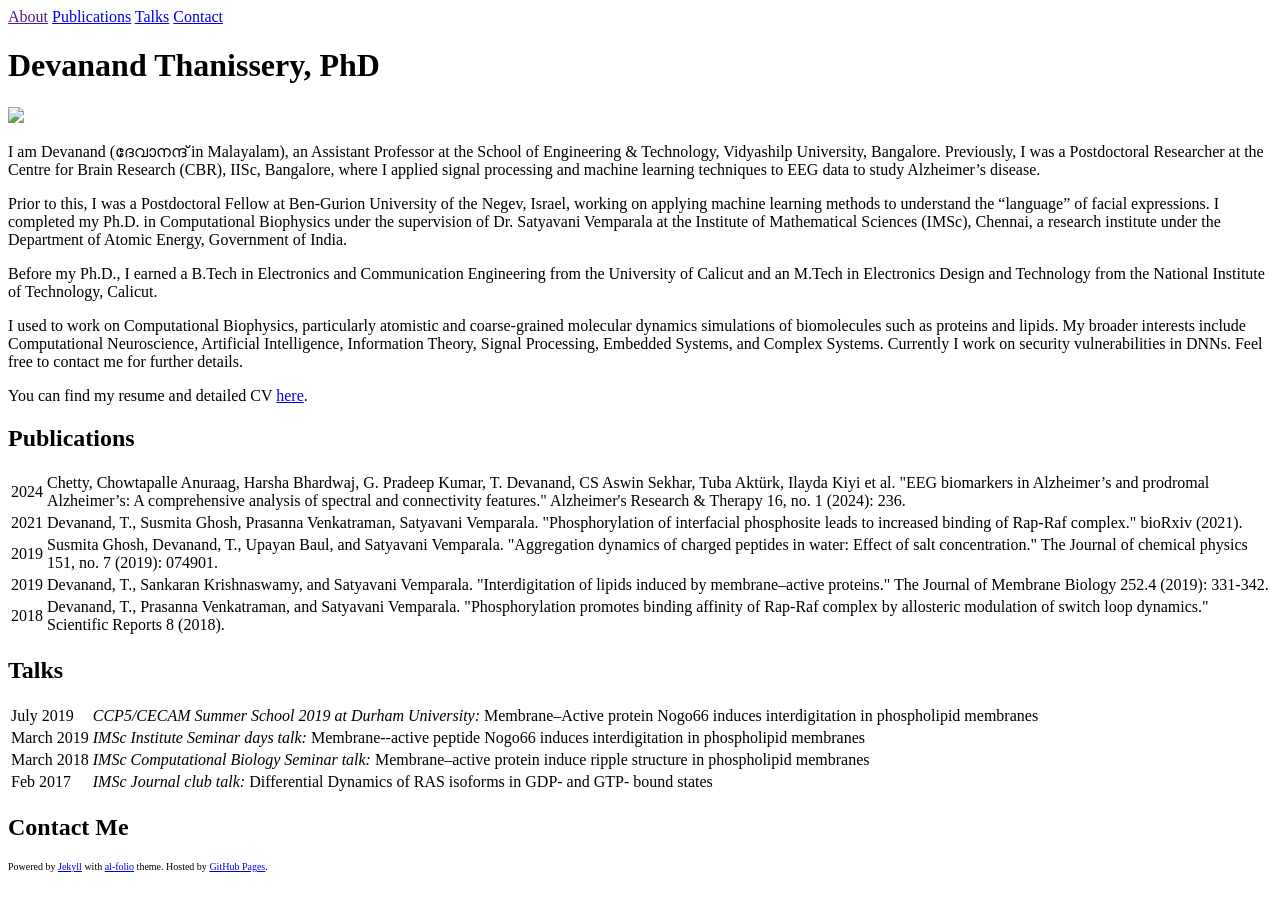
==== index.html @ 27a4345e "Update index.html" ====
<!DOCTYPE html>
<html>

  <head>
  <meta charset="utf-8">
  <meta name="viewport" content="width=device-width initial-scale=1" />
  <meta http-equiv="X-UA-Compatible" content="IE=edge">

  <title>Devanand Thanissery</title>
  <meta name="description" content="">

  <link rel="shortcut icon" href="assets/img/favicon.ico">
   <link rel="stylesheet" href="assets/css/main.css">
    <link rel="stylesheet" href="assets/css/style.css">

   <link rel="stylesheet" href="assets/css/other-main.css">
  <link rel="canonical" href="">
</head>


  <body>


    <header class="site-header">

  <div class="wrapper">

    

    <nav class="site-nav">

      <div class="trigger">
        <!-- About -->
        <a class="page-link" href="">About</a>
        
        <a class="page-link" href="#publications">Publications</a>

        <a class="page-link" href="#talks">Talks</a>

        <a class="page-link" href="#social">Contact</a>


      </div>
    </nav>

  </div>

</header>



    <div class="page-content">
      <div class="wrapper">
        <div class="post">

  <header class="post-header">
    <h1 class="post-title"><strong>Devanand Thanissery, PhD</strong></h1>
    <h5 class="post-description"></h5>
  </header>

  <article class="post-content <strong>Devanand Thanissery, PhD</strong> clearfix">
    
  <div class="profile col one right">
    
      <img class="one" src="assets/img/prof_pic.png">
    
    
  </div>


<p>
  I am Devanand (<span lang="ml">ദേവാനന്ദ്</span> in Malayalam), an
  Assistant Professor at the School of Engineering & Technology, Vidyashilp University, Bangalore.
  Previously, I was a Postdoctoral Researcher at the Centre for Brain Research (CBR), IISc, Bangalore,
  where I applied signal processing and machine learning techniques to EEG data
  to study Alzheimer’s disease.
</p>

<p>
  Prior to this, I was a Postdoctoral Fellow at Ben-Gurion University of the Negev, Israel,
  working on applying machine learning methods to understand the “language” of facial expressions.
  I completed my Ph.D. in Computational Biophysics under the supervision of
  Dr. Satyavani Vemparala at the Institute of Mathematical Sciences (IMSc), Chennai,
  a research institute under the Department of Atomic Energy, Government of India.
</p>

<p>
  Before my Ph.D., I earned a B.Tech in Electronics and Communication Engineering
  from the University of Calicut and an M.Tech in Electronics Design and Technology
  from the National Institute of Technology, Calicut.
</p>

<p>
  I used to work on Computational Biophysics, particularly atomistic and coarse-grained
  molecular dynamics simulations of biomolecules such as proteins and lipids. My broader interests include
  Computational Neuroscience, Artificial Intelligence, Information Theory, Signal Processing,
  Embedded Systems, and Complex Systems. Currently I work on security vulnerabilities in DNNs. Feel free to contact me for further details.
</p>

<p>
  You can find my resume and detailed CV
  <a href="https://drive.google.com/file/d/1Qir6ti0oYHTjxaogxOKe9t8qSvHqt68T/view?usp=sharing">here</a>.
</p>



  </article>


  
    <div class="news" id="publications">
  <h2>Publications</h2>


<!--        <p></p>
    <h4>Seminar Talks</h4>
        <p></p> -->

    <table>

              <tr>
        <td class="date">2024</td>
        <td class="announcement">

            Chetty, Chowtapalle Anuraag, Harsha Bhardwaj, G. Pradeep Kumar, T. Devanand, CS Aswin Sekhar, Tuba Aktürk, Ilayda Kiyi et al. "EEG biomarkers in Alzheimer’s and prodromal Alzheimer’s: A comprehensive analysis of spectral and connectivity features." Alzheimer's Research & Therapy 16, no. 1 (2024): 236.

        </td>
      </tr>

        <tr>
        <td class="date">2021</td>
        <td class="announcement">

            Devanand, T., Susmita Ghosh, Prasanna Venkatraman, Satyavani Vemparala. "Phosphorylation of interfacial phosphosite leads to increased binding of Rap-Raf complex." bioRxiv (2021).


        </td>
      </tr>

        <tr>
        <td class="date">2019</td>
        <td class="announcement">

            Susmita Ghosh, Devanand, T., Upayan Baul, and Satyavani Vemparala. "Aggregation dynamics of charged peptides in water: Effect of salt concentration." The Journal of chemical physics 151, no. 7 (2019): 074901.


        </td>
      </tr>

        <tr>
        <td class="date">2019</td>
        <td class="announcement">

            Devanand, T., Sankaran Krishnaswamy, and Satyavani Vemparala. "Interdigitation of lipids induced by membrane–active proteins." The Journal of Membrane Biology 252.4 (2019): 331-342.


        </td>
      </tr>

        <tr>
        <td class="date">2018</td>
        <td class="announcement">

            Devanand, T., Prasanna Venkatraman, and Satyavani Vemparala. "Phosphorylation promotes binding affinity of Rap-Raf complex by allosteric modulation of switch loop dynamics." Scientific Reports 8 (2018).


        </td>
      </tr>

    </table>

    </div>
  
</div>
  

    
    <div class="news" id="talks">
  <h2>Talks</h2>


<!--        <p></p>
    <h4>Seminar Talks</h4>
        <p></p> -->

    <table>

        <tr>
        <td class="date">July 2019</td>
        <td class="announcement">

            <i>CCP5/CECAM Summer School 2019 at Durham University:</i> Membrane–Active protein Nogo66 induces interdigitation in phospholipid membranes


        </td>
      </tr>

        <tr>
        <td class="date">March 2019</td>
        <td class="announcement">

            <i>IMSc Institute Seminar days talk:</i> Membrane--active peptide Nogo66 induces interdigitation in phospholipid membranes


        </td>
      </tr>

        <tr>
        <td class="date">March 2018</td>
        <td class="announcement">

            <i>IMSc Computational Biology Seminar talk:</i> Membrane–active protein induce ripple structure in phospholipid membranes


        </td>
      </tr>

        <tr>
        <td class="date">Feb 2017</td>
        <td class="announcement">

            <i>IMSc Journal club talk:</i> Differential Dynamics of RAS isoforms in GDP- and GTP- bound states


        </td>
      </tr>

    </table>

    </div>
  
</div>

  


  
    <div class="social" id="social">
  <h2>Contact Me</h2>
  <span class="contacticon center">
    <a href="mailto:devanand.t@vidyashilp.edu.in"><i class="fa fa-envelope-square"></i></a>
    <a href="https://scholar.google.co.in/citations?hl=en&user=w0dMQy4AAAAJ&view_op=list_works&sortby=pubdate" target="_blank" title="Google Scholar"><i class="ai ai-google-scholar-square"></i></a>
    <a href="https://github.com/dexterdev" target="_blank" title="GitHub"><i class="fa fa-github-square"></i></a>
    <!--<a href="https://twitter.com/devanand_t" target="_blank" title="Twitter" class="contact-icon"><i class="fa fa-twitter-square"></i></a>-->
  </span>

  <div class="col three caption">
    
  </div>
</div>

  

</div>

      </div>
    </div>

    
  <div class="wrapper" style="font-size: 10px">
    Powered by <a href="http://jekyllrb.com/" target="_blank">Jekyll</a> with <a href="https://github.com/alshedivat/al-folio">al-folio</a> theme. Hosted by <a href="https://pages.github.com/" target="_blank">GitHub Pages</a>.

  </div>


    <!-- Load jQuery -->
<script src="//code.jquery.com/jquery-1.12.4.min.js"></script>

<!-- Load Common JS -->
<script src="assets/js/common.js"></script>


<!-- Load KaTeX -->
<link rel="stylesheet" href="//cdnjs.cloudflare.com/ajax/libs/KaTeX/0.7.1/katex.min.css">
<script src="//cdnjs.cloudflare.com/ajax/libs/KaTeX/0.7.1/katex.min.js"></script>
<script src="assets/js/katex.js"></script>



<!-- Load Anchor JS -->
<script src="//cdnjs.cloudflare.com/ajax/libs/anchor-js/3.2.2/anchor.min.js"></script>
<script>
  anchors.options.visible = 'always';
  anchors.add('article h2, article h3, article h4, article h5, article h6');
</script>


<!-- Include custom icon fonts -->
<link rel="stylesheet" href="assets/css/font-awesome.min.css">
<link rel="stylesheet" href="assets/fonts/additional.css">
<link rel="stylesheet" href="assets/css/academicons.min.css">

<!-- Google Analytics -->
<script>
(function(i,s,o,g,r,a,m){i['GoogleAnalyticsObject']=r;i[r]=i[r]||function(){
(i[r].q=i[r].q||[]).push(arguments)},i[r].l=1*new Date();a=s.createElement(o),
m=s.getElementsByTagName(o)[0];a.async=1;a.src=g;m.parentNode.insertBefore(a,m)
})(window,document,'script','//www.google-analytics.com/analytics.js','ga');

ga('create', 'UA-XXXXXXXX-X', 'auto');
ga('send', 'pageview');
</script>


  </body>

</html>
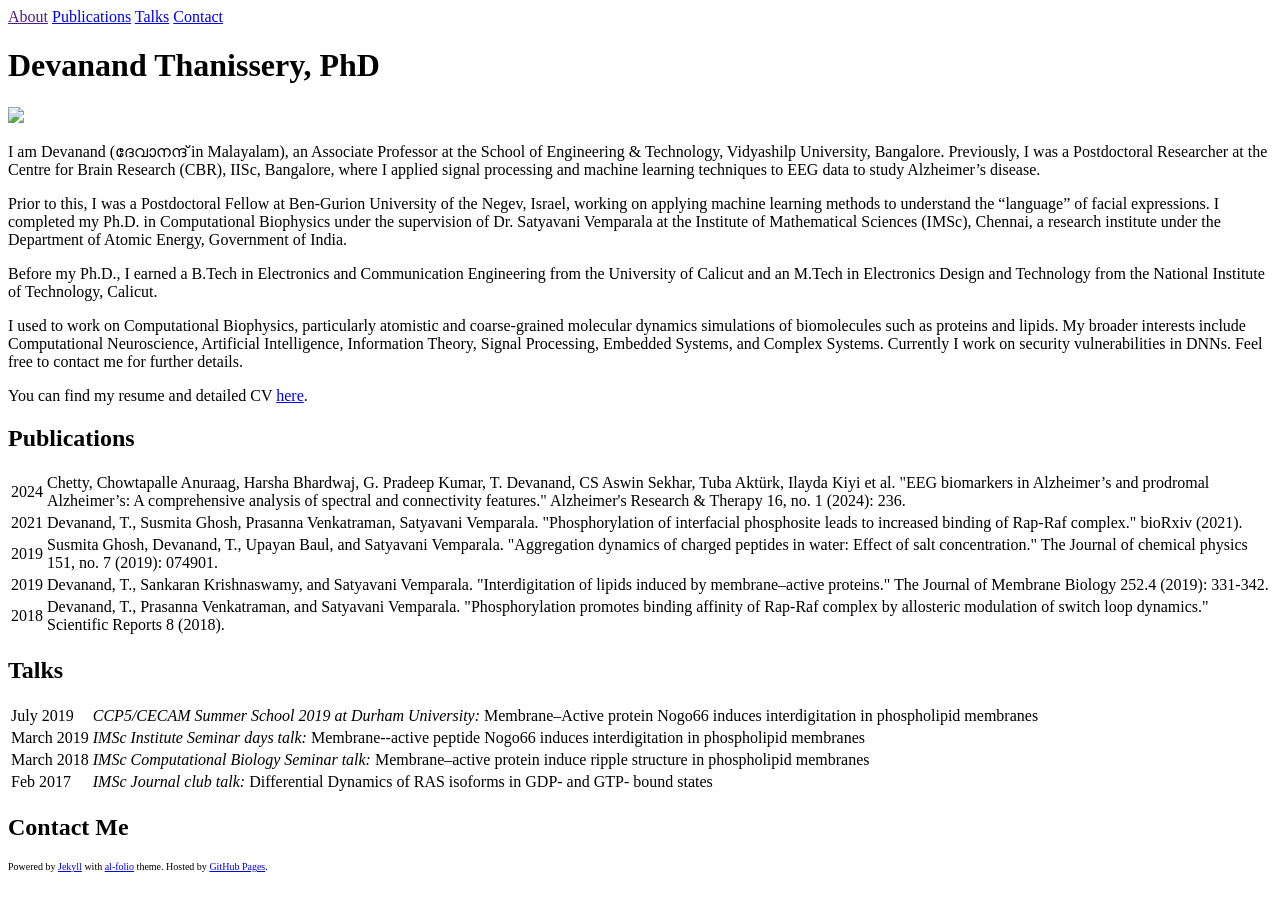
==== commit 5e8a02d4: "Update index.html" ====
--- a/index.html
+++ b/index.html
@@ -70,7 +70,7 @@
 
 <p>
   I am Devanand (<span lang="ml">ദേവാനന്ദ്</span> in Malayalam), an
-  Assistant Professor at the School of Engineering & Technology, Vidyashilp University, Bangalore.
+  Associate Professor at the School of Engineering & Technology, Vidyashilp University, Bangalore.
   Previously, I was a Postdoctoral Researcher at the Centre for Brain Research (CBR), IISc, Bangalore,
   where I applied signal processing and machine learning techniques to EEG data
   to study Alzheimer’s disease.
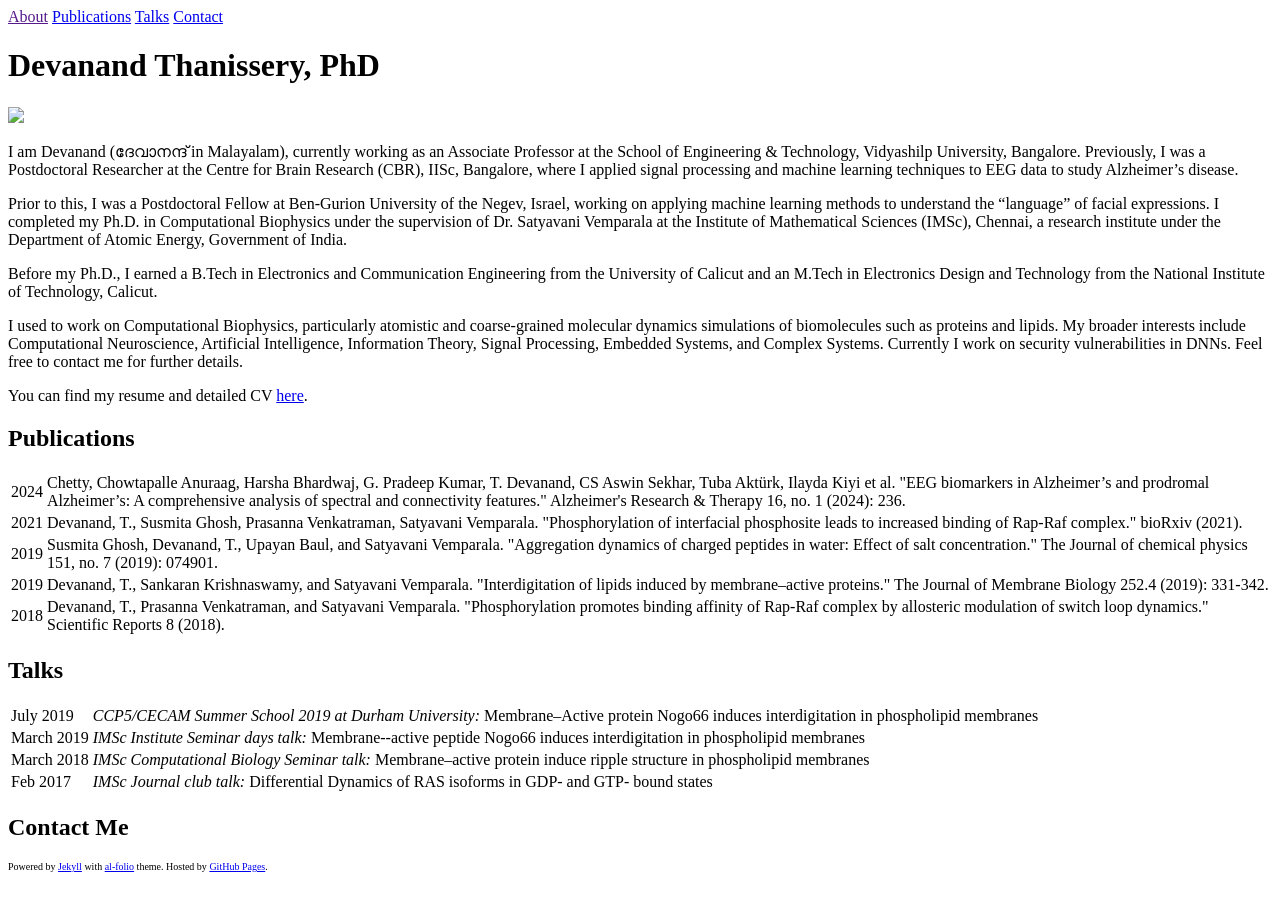
==== commit 78b078a7: "Update index.html" ====
--- a/index.html
+++ b/index.html
@@ -69,7 +69,7 @@
 
 
 <p>
-  I am Devanand (<span lang="ml">ദേവാനന്ദ്</span> in Malayalam), an
+  I am Devanand (<span lang="ml">ദേവാനന്ദ്</span> in Malayalam), currently working as an
   Associate Professor at the School of Engineering & Technology, Vidyashilp University, Bangalore.
   Previously, I was a Postdoctoral Researcher at the Centre for Brain Research (CBR), IISc, Bangalore,
   where I applied signal processing and machine learning techniques to EEG data
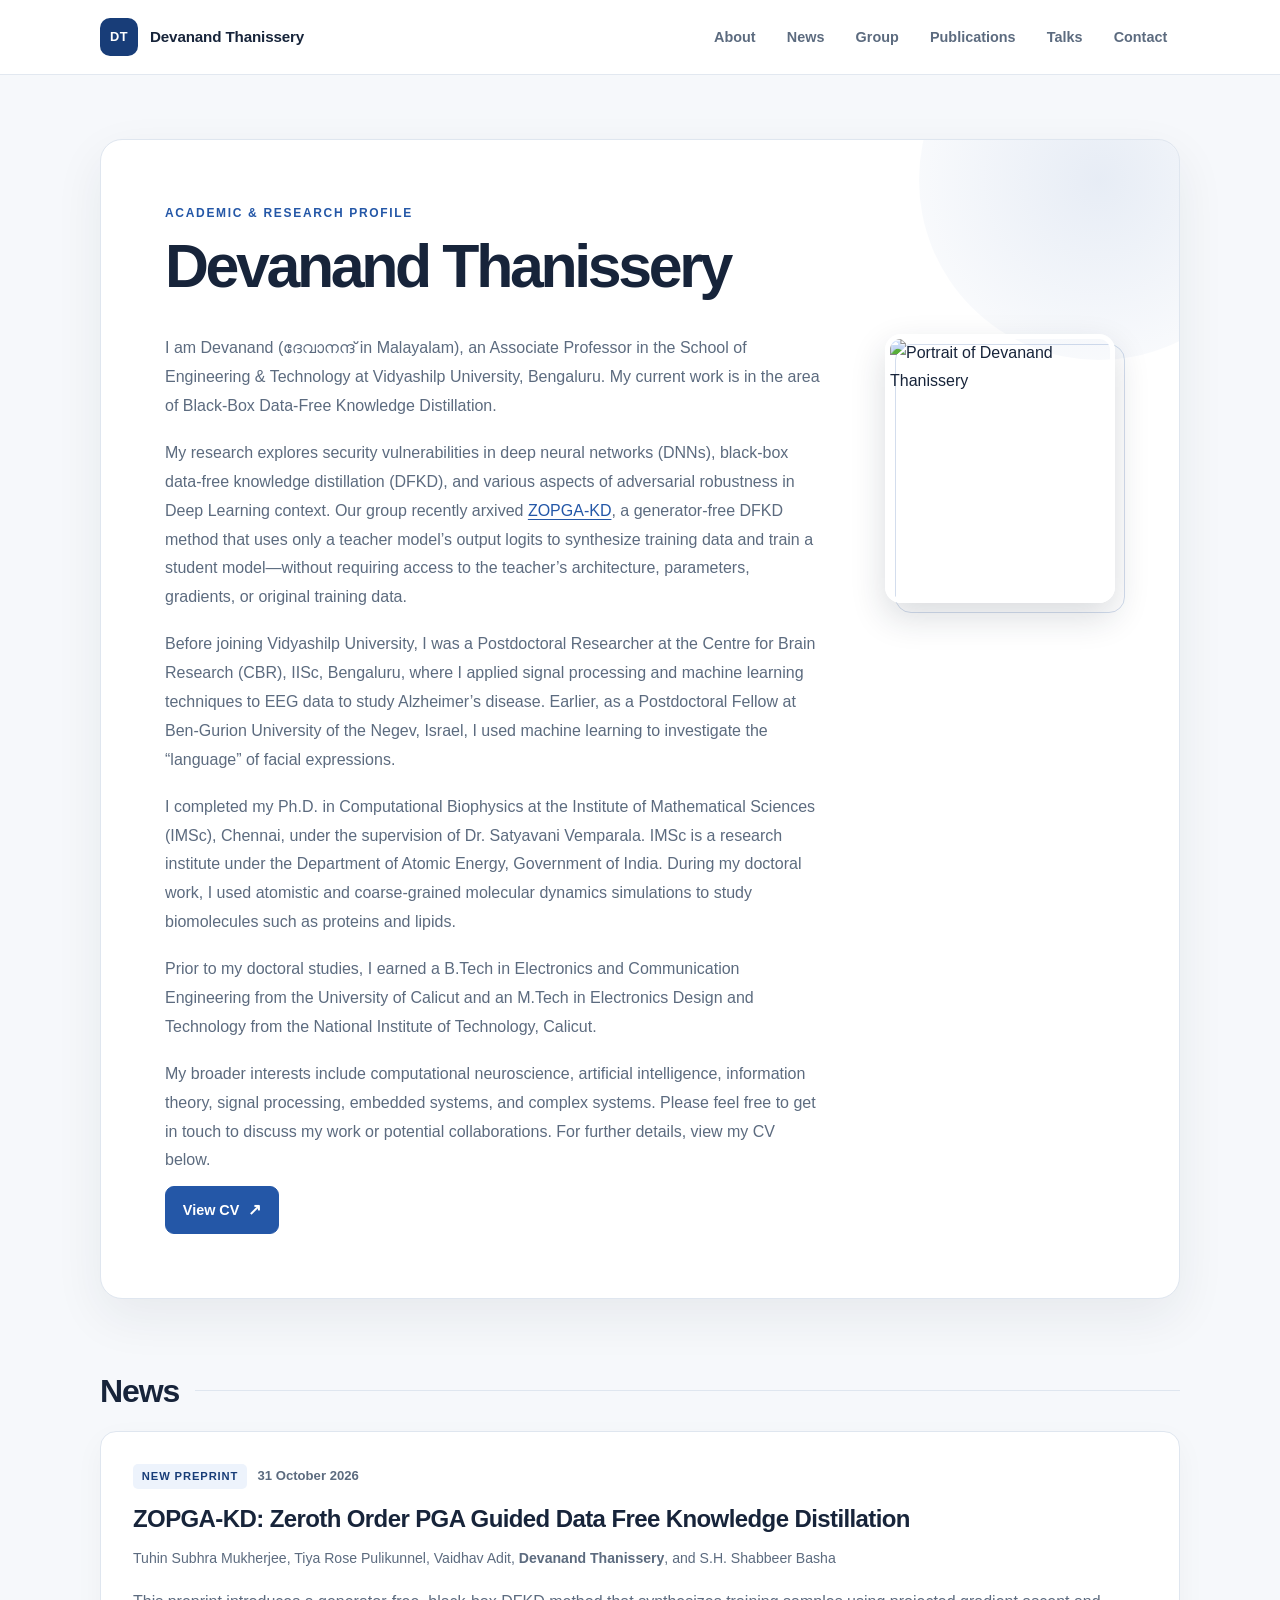
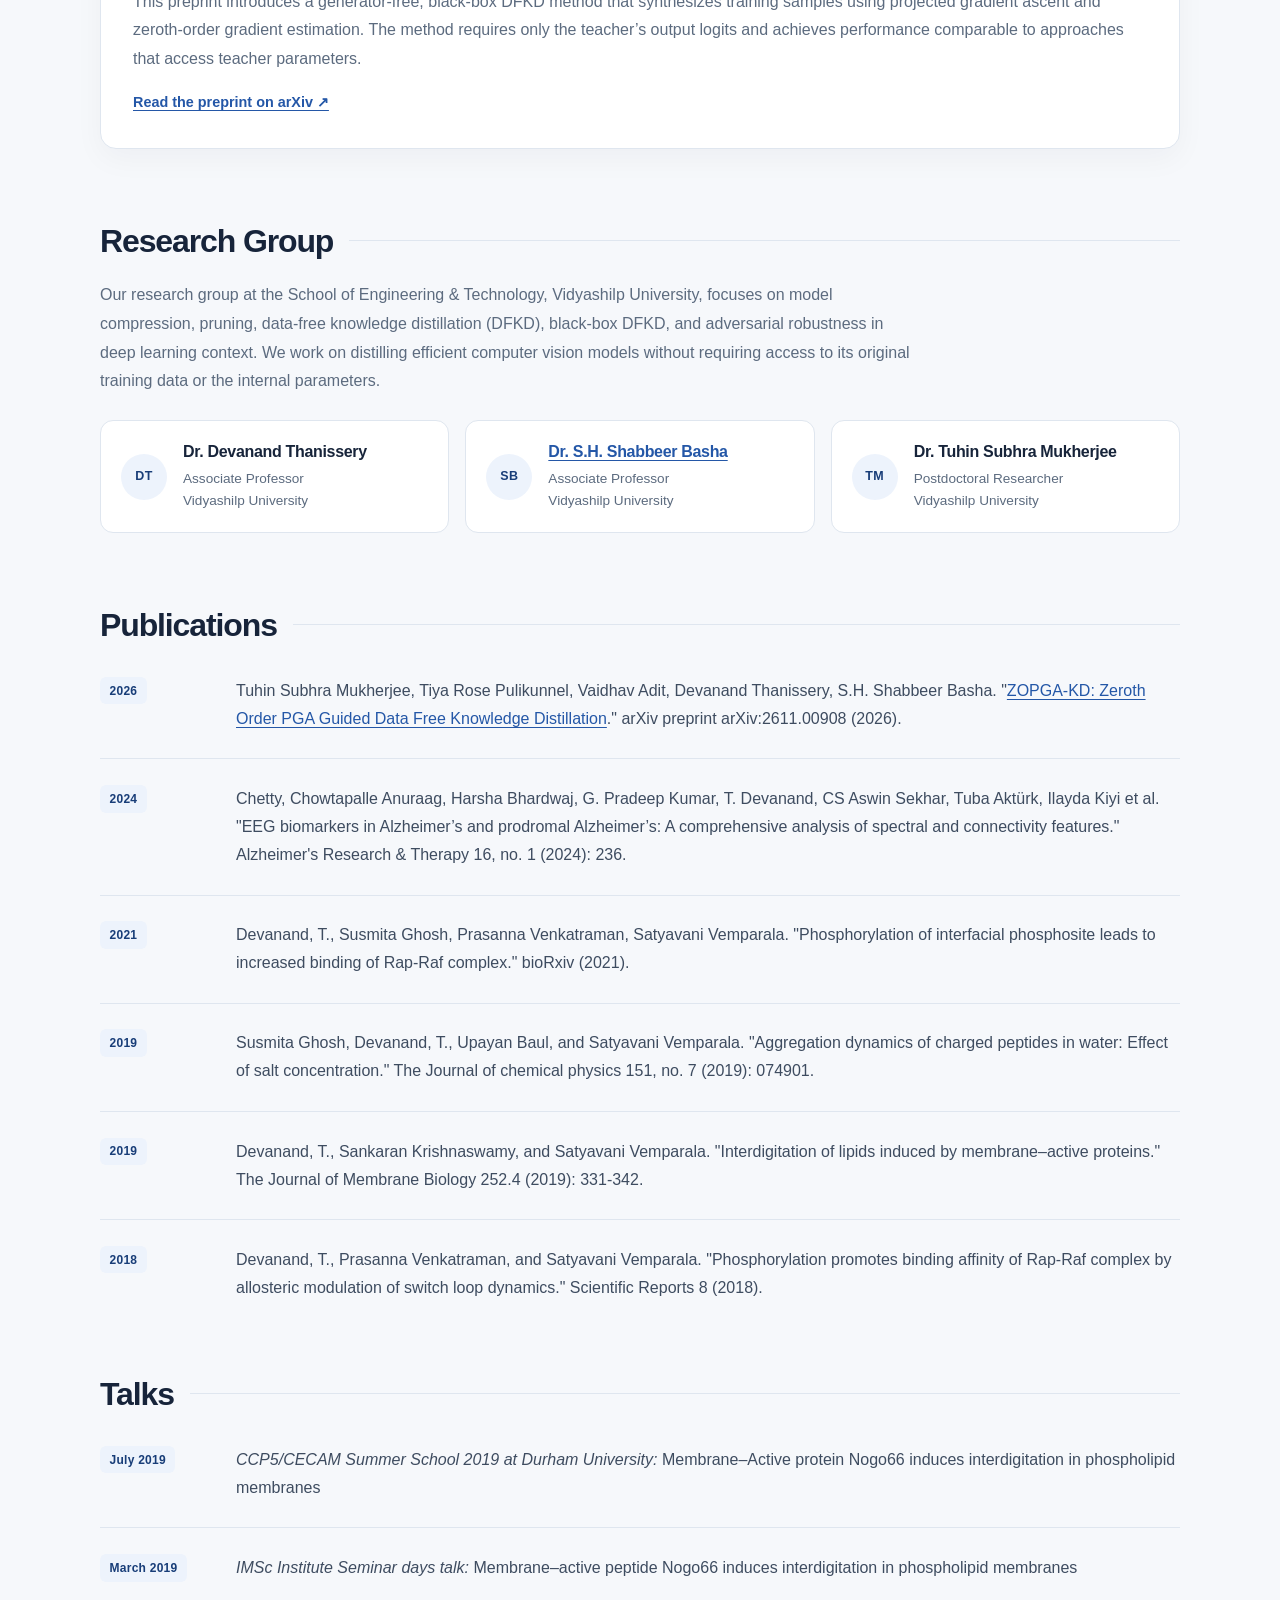
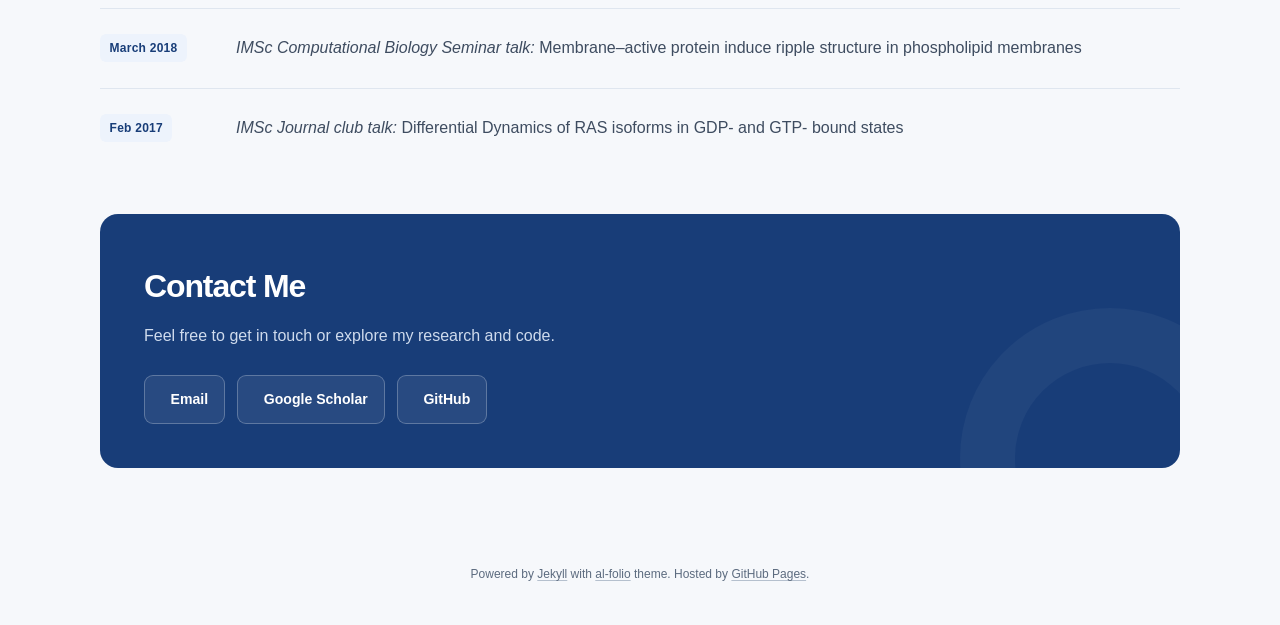
==== commit 597f6d46: "Modernize website and update research profile" ====
--- a/index.html
+++ b/index.html
@@ -1,307 +1,260 @@
 <!DOCTYPE html>
-<html>
-
-  <head>
+<html lang="en">
+
+<head>
   <meta charset="utf-8">
-  <meta name="viewport" content="width=device-width initial-scale=1" />
+  <meta name="viewport" content="width=device-width, initial-scale=1">
   <meta http-equiv="X-UA-Compatible" content="IE=edge">
 
   <title>Devanand Thanissery</title>
-  <meta name="description" content="">
-
-  <link rel="shortcut icon" href="assets/img/favicon.ico">
-   <link rel="stylesheet" href="assets/css/main.css">
-    <link rel="stylesheet" href="assets/css/style.css">
-
-   <link rel="stylesheet" href="assets/css/other-main.css">
-  <link rel="canonical" href="">
+  <meta name="description" content="Academic and research profile of Devanand Thanissery, Associate Professor at Vidyashilp University.">
+
+  <link rel="icon" href="assets/img/favicon.svg" type="image/svg+xml">
+  <link rel="stylesheet" href="assets/css/main.css">
+  <link rel="stylesheet" href="assets/css/style.css">
+  <link rel="stylesheet" href="assets/css/other-main.css">
+  <link rel="stylesheet" href="assets/css/font-awesome.min.css">
+  <link rel="stylesheet" href="assets/css/academicons.min.css">
+  <link rel="stylesheet" href="assets/css/modern.css">
+  <link rel="canonical" href="https://dexterdev.github.io/">
 </head>
 
-
-  <body>
-
-
-    <header class="site-header">
-
-  <div class="wrapper">
-
-    
-
-    <nav class="site-nav">
-
-      <div class="trigger">
-        <!-- About -->
-        <a class="page-link" href="">About</a>
-        
-        <a class="page-link" href="#publications">Publications</a>
-
-        <a class="page-link" href="#talks">Talks</a>
-
-        <a class="page-link" href="#social">Contact</a>
-
-
-      </div>
-    </nav>
-
-  </div>
-
-</header>
-
-
-
-    <div class="page-content">
-      <div class="wrapper">
-        <div class="post">
-
-  <header class="post-header">
-    <h1 class="post-title"><strong>Devanand Thanissery, PhD</strong></h1>
-    <h5 class="post-description"></h5>
+<body>
+  <a class="skip-link" href="#main-content">Skip to content</a>
+
+  <header class="site-header">
+    <div class="wrapper">
+      <a class="brand" href="#about" aria-label="Devanand Thanissery — home">
+        <span class="brand-mark" aria-hidden="true">DT</span>
+        <span>Devanand Thanissery</span>
+      </a>
+
+      <nav class="site-nav" aria-label="Main navigation">
+        <div class="trigger">
+          <a class="page-link" href="#about">About</a>
+          <a class="page-link" href="#news">News</a>
+          <a class="page-link" href="#research-group">Group</a>
+          <a class="page-link" href="#publications">Publications</a>
+          <a class="page-link" href="#talks">Talks</a>
+          <a class="page-link" href="#social">Contact</a>
+        </div>
+      </nav>
+    </div>
   </header>
 
-  <article class="post-content <strong>Devanand Thanissery, PhD</strong> clearfix">
-    
-  <div class="profile col one right">
-    
-      <img class="one" src="assets/img/prof_pic.png">
-    
-    
-  </div>
-
-
-<p>
-  I am Devanand (<span lang="ml">ദേവാനന്ദ്</span> in Malayalam), currently working as an
-  Associate Professor at the School of Engineering & Technology, Vidyashilp University, Bangalore.
-  Previously, I was a Postdoctoral Researcher at the Centre for Brain Research (CBR), IISc, Bangalore,
-  where I applied signal processing and machine learning techniques to EEG data
-  to study Alzheimer’s disease.
-</p>
-
-<p>
-  Prior to this, I was a Postdoctoral Fellow at Ben-Gurion University of the Negev, Israel,
-  working on applying machine learning methods to understand the “language” of facial expressions.
-  I completed my Ph.D. in Computational Biophysics under the supervision of
-  Dr. Satyavani Vemparala at the Institute of Mathematical Sciences (IMSc), Chennai,
-  a research institute under the Department of Atomic Energy, Government of India.
-</p>
-
-<p>
-  Before my Ph.D., I earned a B.Tech in Electronics and Communication Engineering
-  from the University of Calicut and an M.Tech in Electronics Design and Technology
-  from the National Institute of Technology, Calicut.
-</p>
-
-<p>
-  I used to work on Computational Biophysics, particularly atomistic and coarse-grained
-  molecular dynamics simulations of biomolecules such as proteins and lipids. My broader interests include
-  Computational Neuroscience, Artificial Intelligence, Information Theory, Signal Processing,
-  Embedded Systems, and Complex Systems. Currently I work on security vulnerabilities in DNNs. Feel free to contact me for further details.
-</p>
-
-<p>
-  You can find my resume and detailed CV
-  <a href="https://drive.google.com/file/d/1Qir6ti0oYHTjxaogxOKe9t8qSvHqt68T/view?usp=sharing">here</a>.
-</p>
-
-
-
-  </article>
-
-
-  
-    <div class="news" id="publications">
-  <h2>Publications</h2>
-
-
-<!--        <p></p>
-    <h4>Seminar Talks</h4>
-        <p></p> -->
-
-    <table>
-
-              <tr>
-        <td class="date">2024</td>
-        <td class="announcement">
-
-            Chetty, Chowtapalle Anuraag, Harsha Bhardwaj, G. Pradeep Kumar, T. Devanand, CS Aswin Sekhar, Tuba Aktürk, Ilayda Kiyi et al. "EEG biomarkers in Alzheimer’s and prodromal Alzheimer’s: A comprehensive analysis of spectral and connectivity features." Alzheimer's Research & Therapy 16, no. 1 (2024): 236.
-
-        </td>
-      </tr>
-
-        <tr>
-        <td class="date">2021</td>
-        <td class="announcement">
-
-            Devanand, T., Susmita Ghosh, Prasanna Venkatraman, Satyavani Vemparala. "Phosphorylation of interfacial phosphosite leads to increased binding of Rap-Raf complex." bioRxiv (2021).
-
-
-        </td>
-      </tr>
-
-        <tr>
-        <td class="date">2019</td>
-        <td class="announcement">
-
-            Susmita Ghosh, Devanand, T., Upayan Baul, and Satyavani Vemparala. "Aggregation dynamics of charged peptides in water: Effect of salt concentration." The Journal of chemical physics 151, no. 7 (2019): 074901.
-
-
-        </td>
-      </tr>
-
-        <tr>
-        <td class="date">2019</td>
-        <td class="announcement">
-
-            Devanand, T., Sankaran Krishnaswamy, and Satyavani Vemparala. "Interdigitation of lipids induced by membrane–active proteins." The Journal of Membrane Biology 252.4 (2019): 331-342.
-
-
-        </td>
-      </tr>
-
-        <tr>
-        <td class="date">2018</td>
-        <td class="announcement">
-
-            Devanand, T., Prasanna Venkatraman, and Satyavani Vemparala. "Phosphorylation promotes binding affinity of Rap-Raf complex by allosteric modulation of switch loop dynamics." Scientific Reports 8 (2018).
-
-
-        </td>
-      </tr>
-
-    </table>
-
+  <main class="page-content" id="main-content">
+    <div class="wrapper">
+      <section class="hero" id="about" aria-labelledby="about-title">
+        <header class="post-header">
+          <p class="eyebrow">Academic &amp; Research Profile</p>
+          <h1 class="post-title" id="about-title"><strong>Devanand Thanissery</strong></h1>
+        </header>
+
+        <div class="hero-grid">
+          <div class="about-content">
+            <p>
+              I am Devanand (<span lang="ml">ദേവാനന്ദ്</span> in Malayalam), an Associate Professor in the
+              School of Engineering &amp; Technology at Vidyashilp University, Bengaluru. My current work is in the area of Black-Box Data-Free Knowledge Distillation.
+            </p>
+
+            <p>
+              My research explores security vulnerabilities in deep neural networks (DNNs), black-box data-free knowledge distillation (DFKD), and various aspects of adversarial robustness in Deep Learning context. Our group recently arxived
+              <a href="https://arxiv.org/abs/2611.00908v1" target="_blank" rel="noopener noreferrer">ZOPGA-KD</a>,
+              a generator-free DFKD method that uses only a teacher model’s output logits to synthesize training
+              data and train a student model—without requiring access to the teacher’s architecture, parameters,
+              gradients, or original training data.
+            </p>
+
+            <p>
+              Before joining Vidyashilp University, I was a Postdoctoral Researcher at the Centre for Brain
+              Research (CBR), IISc, Bengaluru, where I applied signal processing and machine learning techniques
+              to EEG data to study Alzheimer’s disease. Earlier, as a Postdoctoral Fellow at Ben-Gurion University
+              of the Negev, Israel, I used machine learning to investigate the “language” of facial expressions.
+            </p>
+
+            <p>
+              I completed my Ph.D. in Computational Biophysics at the Institute of Mathematical Sciences (IMSc),
+              Chennai, under the supervision of Dr. Satyavani Vemparala. IMSc is a research institute under the
+              Department of Atomic Energy, Government of India. During my doctoral work, I used atomistic and
+              coarse-grained molecular dynamics simulations to study biomolecules such as proteins and lipids.
+            </p>
+
+            <p>
+              Prior to my doctoral studies, I earned a B.Tech in Electronics and Communication Engineering from
+              the University of Calicut and an M.Tech in Electronics Design and Technology from the National
+              Institute of Technology, Calicut.
+            </p>
+
+            <p>
+              My broader interests include computational neuroscience, artificial intelligence, information theory,
+              signal processing, embedded systems, and complex systems. Please feel free to get in touch to discuss
+              my work or potential collaborations. For further details, view my CV below.
+            </p>
+
+            <a class="cv-link" href="https://drive.google.com/file/d/1Qir6ti0oYHTjxaogxOKe9t8qSvHqt68T/view?usp=sharing">View CV</a>
+          </div>
+
+          <figure class="hero-portrait">
+            <img src="assets/img/prof_pic.png" width="262" height="308" alt="Portrait of Devanand Thanissery">
+          </figure>
+        </div>
+      </section>
+
+      <section class="content-section" id="news" aria-labelledby="news-title">
+        <div class="section-heading">
+          <h2 id="news-title">News</h2>
+        </div>
+
+        <article class="news-card">
+          <div class="news-meta">
+            <span class="news-badge">New preprint</span>
+            <time datetime="2026-10-31">31 October 2026</time>
+          </div>
+          <h3>
+            <a href="https://arxiv.org/abs/2611.00908v1" target="_blank" rel="noopener noreferrer">ZOPGA-KD: Zeroth Order PGA Guided Data Free Knowledge Distillation</a>
+          </h3>
+          <p class="news-authors">Tuhin Subhra Mukherjee, Tiya Rose Pulikunnel, Vaidhav Adit, <strong>Devanand Thanissery</strong>, and S.H. Shabbeer Basha</p>
+          <p>
+            This preprint introduces a generator-free, black-box DFKD method that synthesizes training samples using
+            projected gradient ascent and zeroth-order gradient estimation. The method requires only the
+            teacher’s output logits and achieves performance comparable to approaches that access teacher parameters.
+          </p>
+          <a class="text-link" href="https://arxiv.org/abs/2611.00908v1" target="_blank" rel="noopener noreferrer">Read the preprint on arXiv ↗</a>
+        </article>
+      </section>
+
+      <section class="content-section" id="research-group" aria-labelledby="research-group-title">
+        <div class="section-heading">
+          <h2 id="research-group-title">Research Group</h2>
+        </div>
+
+        <div class="group-intro">
+          <p>
+            Our research group at the School of Engineering &amp; Technology, Vidyashilp University, focuses on model compression, pruning, data-free knowledge distillation (DFKD), black-box DFKD, and adversarial robustness in
+            deep learning context. We work on distilling efficient computer vision models without requiring access to its original
+            training data or the internal parameters.
+          </p>
+        </div>
+
+        <div class="group-grid">
+          <article class="member-card">
+            <div class="member-avatar" aria-hidden="true">DT</div>
+            <div>
+              <h3>Dr. Devanand Thanissery</h3>
+              <p>Associate Professor<br>Vidyashilp University</p>
+            </div>
+          </article>
+
+          <article class="member-card">
+            <div class="member-avatar" aria-hidden="true">SB</div>
+            <div>
+              <h3><a href="https://sites.google.com/site/shabbeerbashash?pli=1&amp;authuser=0" target="_blank" rel="noopener noreferrer">Dr. S.H. Shabbeer Basha</a></h3>
+              <p>Associate Professor<br>Vidyashilp University</p>
+            </div>
+          </article>
+
+          <article class="member-card">
+            <div class="member-avatar" aria-hidden="true">TM</div>
+            <div>
+              <h3>Dr. Tuhin Subhra Mukherjee</h3>
+              <p>Postdoctoral Researcher<br>Vidyashilp University</p>
+            </div>
+          </article>
+        </div>
+      </section>
+
+      <section class="content-section" id="publications" aria-labelledby="publications-title">
+        <div class="section-heading">
+          <h2 id="publications-title">Publications</h2>
+        </div>
+
+        <ol class="entry-list">
+          <li class="entry">
+            <time class="entry-date" datetime="2026">2026</time>
+            <p>Tuhin Subhra Mukherjee, Tiya Rose Pulikunnel, Vaidhav Adit, Devanand Thanissery, S.H. Shabbeer Basha. "<a href="https://arxiv.org/abs/2611.00908v1" target="_blank" rel="noopener noreferrer">ZOPGA-KD: Zeroth Order PGA Guided Data Free Knowledge Distillation</a>." arXiv preprint arXiv:2611.00908 (2026).</p>
+          </li>
+
+          <li class="entry">
+            <time class="entry-date" datetime="2024">2024</time>
+            <p>Chetty, Chowtapalle Anuraag, Harsha Bhardwaj, G. Pradeep Kumar, T. Devanand, CS Aswin Sekhar, Tuba Aktürk, Ilayda Kiyi et al. "EEG biomarkers in Alzheimer’s and prodromal Alzheimer’s: A comprehensive analysis of spectral and connectivity features." Alzheimer's Research &amp; Therapy 16, no. 1 (2024): 236.</p>
+          </li>
+
+          <li class="entry">
+            <time class="entry-date" datetime="2021">2021</time>
+            <p>Devanand, T., Susmita Ghosh, Prasanna Venkatraman, Satyavani Vemparala. "Phosphorylation of interfacial phosphosite leads to increased binding of Rap-Raf complex." bioRxiv (2021).</p>
+          </li>
+
+          <li class="entry">
+            <time class="entry-date" datetime="2019">2019</time>
+            <p>Susmita Ghosh, Devanand, T., Upayan Baul, and Satyavani Vemparala. "Aggregation dynamics of charged peptides in water: Effect of salt concentration." The Journal of chemical physics 151, no. 7 (2019): 074901.</p>
+          </li>
+
+          <li class="entry">
+            <time class="entry-date" datetime="2019">2019</time>
+            <p>Devanand, T., Sankaran Krishnaswamy, and Satyavani Vemparala. "Interdigitation of lipids induced by membrane–active proteins." The Journal of Membrane Biology 252.4 (2019): 331-342.</p>
+          </li>
+
+          <li class="entry">
+            <time class="entry-date" datetime="2018">2018</time>
+            <p>Devanand, T., Prasanna Venkatraman, and Satyavani Vemparala. "Phosphorylation promotes binding affinity of Rap-Raf complex by allosteric modulation of switch loop dynamics." Scientific Reports 8 (2018).</p>
+          </li>
+        </ol>
+      </section>
+
+      <section class="content-section" id="talks" aria-labelledby="talks-title">
+        <div class="section-heading">
+          <h2 id="talks-title">Talks</h2>
+        </div>
+
+        <ol class="entry-list">
+          <li class="entry">
+            <time class="entry-date" datetime="2019-07">July 2019</time>
+            <p><i>CCP5/CECAM Summer School 2019 at Durham University:</i> Membrane–Active protein Nogo66 induces interdigitation in phospholipid membranes</p>
+          </li>
+
+          <li class="entry">
+            <time class="entry-date" datetime="2019-03">March 2019</time>
+            <p><i>IMSc Institute Seminar days talk:</i> Membrane–active peptide Nogo66 induces interdigitation in phospholipid membranes</p>
+          </li>
+
+          <li class="entry">
+            <time class="entry-date" datetime="2018-03">March 2018</time>
+            <p><i>IMSc Computational Biology Seminar talk:</i> Membrane–active protein induce ripple structure in phospholipid membranes</p>
+          </li>
+
+          <li class="entry">
+            <time class="entry-date" datetime="2017-02">Feb 2017</time>
+            <p><i>IMSc Journal club talk:</i> Differential Dynamics of RAS isoforms in GDP- and GTP- bound states</p>
+          </li>
+        </ol>
+      </section>
+
+      <section class="contact-section" id="social" aria-labelledby="contact-title">
+        <h2 id="contact-title">Contact Me</h2>
+        <p>Feel free to get in touch or explore my research and code.</p>
+        <div class="contact-links">
+          <a href="mailto:devanand.t@vidyashilp.edu.in" aria-label="Email Devanand Thanissery">
+            <i class="fa fa-envelope-square" aria-hidden="true"></i>
+            <span>Email</span>
+          </a>
+          <a href="https://scholar.google.co.in/citations?hl=en&amp;user=w0dMQy4AAAAJ&amp;view_op=list_works&amp;sortby=pubdate" target="_blank" rel="noopener noreferrer" title="Google Scholar" aria-label="Devanand Thanissery on Google Scholar (opens in a new tab)">
+            <i class="ai ai-google-scholar-square" aria-hidden="true"></i>
+            <span>Google Scholar</span>
+          </a>
+          <a href="https://github.com/dexterdev" target="_blank" rel="noopener noreferrer" title="GitHub" aria-label="Devanand Thanissery on GitHub (opens in a new tab)">
+            <i class="fa fa-github-square" aria-hidden="true"></i>
+            <span>GitHub</span>
+          </a>
+        </div>
+      </section>
     </div>
-  
-</div>
-  
-
-    
-    <div class="news" id="talks">
-  <h2>Talks</h2>
-
-
-<!--        <p></p>
-    <h4>Seminar Talks</h4>
-        <p></p> -->
-
-    <table>
-
-        <tr>
-        <td class="date">July 2019</td>
-        <td class="announcement">
-
-            <i>CCP5/CECAM Summer School 2019 at Durham University:</i> Membrane–Active protein Nogo66 induces interdigitation in phospholipid membranes
-
-
-        </td>
-      </tr>
-
-        <tr>
-        <td class="date">March 2019</td>
-        <td class="announcement">
-
-            <i>IMSc Institute Seminar days talk:</i> Membrane--active peptide Nogo66 induces interdigitation in phospholipid membranes
-
-
-        </td>
-      </tr>
-
-        <tr>
-        <td class="date">March 2018</td>
-        <td class="announcement">
-
-            <i>IMSc Computational Biology Seminar talk:</i> Membrane–active protein induce ripple structure in phospholipid membranes
-
-
-        </td>
-      </tr>
-
-        <tr>
-        <td class="date">Feb 2017</td>
-        <td class="announcement">
-
-            <i>IMSc Journal club talk:</i> Differential Dynamics of RAS isoforms in GDP- and GTP- bound states
-
-
-        </td>
-      </tr>
-
-    </table>
-
+  </main>
+
+  <footer class="site-footer">
+    <div class="wrapper">
+      Powered by <a href="https://jekyllrb.com/" target="_blank" rel="noopener noreferrer">Jekyll</a> with <a href="https://github.com/alshedivat/al-folio" target="_blank" rel="noopener noreferrer">al-folio</a> theme. Hosted by <a href="https://pages.github.com/" target="_blank" rel="noopener noreferrer">GitHub Pages</a>.
     </div>
-  
-</div>
-
-  
-
-
-  
-    <div class="social" id="social">
-  <h2>Contact Me</h2>
-  <span class="contacticon center">
-    <a href="mailto:devanand.t@vidyashilp.edu.in"><i class="fa fa-envelope-square"></i></a>
-    <a href="https://scholar.google.co.in/citations?hl=en&user=w0dMQy4AAAAJ&view_op=list_works&sortby=pubdate" target="_blank" title="Google Scholar"><i class="ai ai-google-scholar-square"></i></a>
-    <a href="https://github.com/dexterdev" target="_blank" title="GitHub"><i class="fa fa-github-square"></i></a>
-    <!--<a href="https://twitter.com/devanand_t" target="_blank" title="Twitter" class="contact-icon"><i class="fa fa-twitter-square"></i></a>-->
-  </span>
-
-  <div class="col three caption">
-    
-  </div>
-</div>
-
-  
-
-</div>
-
-      </div>
-    </div>
-
-    
-  <div class="wrapper" style="font-size: 10px">
-    Powered by <a href="http://jekyllrb.com/" target="_blank">Jekyll</a> with <a href="https://github.com/alshedivat/al-folio">al-folio</a> theme. Hosted by <a href="https://pages.github.com/" target="_blank">GitHub Pages</a>.
-
-  </div>
-
-
-    <!-- Load jQuery -->
-<script src="//code.jquery.com/jquery-1.12.4.min.js"></script>
-
-<!-- Load Common JS -->
-<script src="assets/js/common.js"></script>
-
-
-<!-- Load KaTeX -->
-<link rel="stylesheet" href="//cdnjs.cloudflare.com/ajax/libs/KaTeX/0.7.1/katex.min.css">
-<script src="//cdnjs.cloudflare.com/ajax/libs/KaTeX/0.7.1/katex.min.js"></script>
-<script src="assets/js/katex.js"></script>
-
-
-
-<!-- Load Anchor JS -->
-<script src="//cdnjs.cloudflare.com/ajax/libs/anchor-js/3.2.2/anchor.min.js"></script>
-<script>
-  anchors.options.visible = 'always';
-  anchors.add('article h2, article h3, article h4, article h5, article h6');
-</script>
-
-
-<!-- Include custom icon fonts -->
-<link rel="stylesheet" href="assets/css/font-awesome.min.css">
-<link rel="stylesheet" href="assets/fonts/additional.css">
-<link rel="stylesheet" href="assets/css/academicons.min.css">
-
-<!-- Google Analytics -->
-<script>
-(function(i,s,o,g,r,a,m){i['GoogleAnalyticsObject']=r;i[r]=i[r]||function(){
-(i[r].q=i[r].q||[]).push(arguments)},i[r].l=1*new Date();a=s.createElement(o),
-m=s.getElementsByTagName(o)[0];a.async=1;a.src=g;m.parentNode.insertBefore(a,m)
-})(window,document,'script','//www.google-analytics.com/analytics.js','ga');
-
-ga('create', 'UA-XXXXXXXX-X', 'auto');
-ga('send', 'pageview');
-</script>
-
-
-  </body>
+  </footer>
+</body>
 
 </html>
--- a/assets/css/modern.css
+++ b/assets/css/modern.css
@@ -0,0 +1,738 @@
+/* Modern academic theme — loaded after the legacy al-folio styles. */
+:root {
+  --page-bg: #f6f8fb;
+  --surface: #ffffff;
+  --ink: #17243a;
+  --muted: #5c6b7f;
+  --accent: #2457a7;
+  --accent-dark: #183d78;
+  --accent-soft: #edf3fc;
+  --line: #dfe6ef;
+  --shadow: 0 18px 50px rgba(23, 36, 58, 0.07);
+}
+
+html {
+  font-size: 16px;
+  scroll-behavior: smooth;
+  scroll-padding-top: 6rem;
+}
+
+body {
+  margin: 0;
+  padding: 0;
+  color: var(--ink);
+  background: var(--page-bg);
+  font-family: Inter, ui-sans-serif, -apple-system, BlinkMacSystemFont, "Segoe UI", sans-serif;
+  font-size: 1rem;
+  font-weight: 400;
+  line-height: 1.75;
+  -webkit-font-smoothing: antialiased;
+}
+
+*,
+*::before,
+*::after {
+  box-sizing: border-box;
+}
+
+img {
+  display: block;
+  max-width: 100%;
+}
+
+a {
+  color: var(--accent);
+  text-decoration-thickness: 1px;
+  text-underline-offset: 0.2em;
+}
+
+a:hover {
+  color: var(--accent-dark);
+}
+
+a:focus-visible {
+  outline: 3px solid rgba(36, 87, 167, 0.35);
+  outline-offset: 4px;
+  border-radius: 3px;
+}
+
+p {
+  margin: 0 0 1.15rem;
+  color: var(--muted);
+  font-size: 1rem;
+  line-height: 1.8;
+}
+
+h1,
+h2,
+h3 {
+  color: var(--ink);
+  font-weight: 700;
+  letter-spacing: -0.035em;
+}
+
+.wrapper {
+  width: min(1080px, calc(100% - 3rem));
+  max-width: none;
+  margin-inline: auto;
+  padding: 0;
+}
+
+.skip-link {
+  position: fixed;
+  top: 0.75rem;
+  left: 0.75rem;
+  z-index: 100;
+  padding: 0.6rem 1rem;
+  color: #fff;
+  background: var(--accent-dark);
+  border-radius: 0.4rem;
+  transform: translateY(-160%);
+}
+
+.skip-link:focus {
+  color: #fff;
+  transform: translateY(0);
+}
+
+.site-header {
+  position: sticky;
+  top: 0;
+  left: auto;
+  z-index: 50;
+  width: auto;
+  border-bottom: 1px solid rgba(223, 230, 239, 0.9);
+  background: rgba(255, 255, 255, 0.92);
+  opacity: 1;
+  backdrop-filter: blur(14px);
+}
+
+.site-header .wrapper {
+  display: flex;
+  min-height: 74px;
+  align-items: center;
+  justify-content: space-between;
+  gap: 1.5rem;
+}
+
+.brand {
+  display: inline-flex;
+  align-items: center;
+  gap: 0.75rem;
+  color: var(--ink);
+  font-size: 0.95rem;
+  font-weight: 700;
+  letter-spacing: -0.01em;
+  text-decoration: none;
+}
+
+.brand:hover {
+  color: var(--ink);
+  text-decoration: none;
+}
+
+.brand-mark {
+  display: grid;
+  width: 38px;
+  height: 38px;
+  place-items: center;
+  flex: 0 0 auto;
+  color: #fff;
+  background: var(--accent-dark);
+  border-radius: 10px;
+  font-size: 0.8rem;
+  letter-spacing: 0.04em;
+}
+
+.site-nav {
+  float: none;
+  line-height: 1.4;
+}
+
+.site-nav .trigger {
+  display: flex;
+  align-items: center;
+  gap: 0.35rem;
+}
+
+.site-nav .page-link,
+.site-nav .page-link:not(:first-child) {
+  margin: 0;
+  padding: 0.55rem 0.8rem;
+  color: var(--muted);
+  border-radius: 7px;
+  font-size: 0.9rem;
+  font-weight: 600;
+  line-height: 1.4;
+  text-decoration: none;
+  transition: color 160ms ease, background-color 160ms ease;
+}
+
+.site-nav .page-link:hover {
+  color: var(--accent-dark);
+  background: var(--accent-soft);
+  text-decoration: none;
+}
+
+.page-content {
+  padding: 0;
+}
+
+.page-content > .wrapper {
+  padding-block: clamp(2rem, 5vw, 4.5rem);
+}
+
+.hero {
+  position: relative;
+  overflow: hidden;
+  padding: clamp(1.75rem, 5vw, 4rem);
+  border: 1px solid var(--line);
+  border-radius: 22px;
+  background: var(--surface);
+  box-shadow: var(--shadow);
+}
+
+.hero::before {
+  position: absolute;
+  top: -140px;
+  right: -100px;
+  width: 360px;
+  height: 360px;
+  border-radius: 50%;
+  background: radial-gradient(circle, rgba(36, 87, 167, 0.11), rgba(36, 87, 167, 0));
+  content: "";
+  pointer-events: none;
+}
+
+.eyebrow {
+  margin: 0 0 0.75rem;
+  color: var(--accent);
+  font-size: 0.75rem;
+  font-weight: 750;
+  letter-spacing: 0.14em;
+  line-height: 1.5;
+  text-transform: uppercase;
+}
+
+.post-header {
+  position: relative;
+  margin: 0 0 2.25rem;
+}
+
+.post-title {
+  max-width: 760px;
+  margin: 0;
+  font-size: clamp(2.1rem, 5.5vw, 3.8rem);
+  line-height: 1.06;
+  letter-spacing: -0.055em;
+}
+
+.post-title strong {
+  font-weight: 750;
+}
+
+.post-title .credential {
+  display: inline-block;
+  margin-left: 0.35rem;
+  color: var(--accent);
+  font-size: 0.34em;
+  font-weight: 700;
+  letter-spacing: 0;
+  vertical-align: top;
+  transform: translateY(0.55em);
+}
+
+.hero-grid {
+  position: relative;
+  display: grid;
+  grid-template-columns: minmax(0, 1fr) 230px;
+  align-items: start;
+  gap: clamp(2rem, 5vw, 4rem);
+}
+
+.about-content {
+  max-width: 690px;
+}
+
+.about-content p:last-of-type {
+  margin-bottom: 0;
+}
+
+.cv-link {
+  display: inline-flex;
+  align-items: center;
+  gap: 0.55rem;
+  margin-top: 0.65rem;
+  padding: 0.75rem 1.05rem;
+  color: #fff;
+  background: var(--accent);
+  border: 1px solid var(--accent);
+  border-radius: 9px;
+  font-size: 0.9rem;
+  font-weight: 700;
+  line-height: 1.4;
+  text-decoration: none;
+  transition: background-color 160ms ease, transform 160ms ease;
+}
+
+.cv-link:hover {
+  color: #fff;
+  background: var(--accent-dark);
+  text-decoration: none;
+  transform: translateY(-1px);
+}
+
+.cv-link::after {
+  content: "↗";
+  font-size: 1rem;
+}
+
+.hero-portrait {
+  position: relative;
+  width: 100%;
+  margin: 0;
+  padding: 0;
+  float: none;
+}
+
+.hero-portrait::before {
+  position: absolute;
+  z-index: 0;
+  width: 100%;
+  height: 100%;
+  border: 1px solid rgba(36, 87, 167, 0.2);
+  border-radius: 16px;
+  content: "";
+  transform: translate(10px, 10px);
+}
+
+.hero-portrait img {
+  position: relative;
+  z-index: 1;
+  width: 100%;
+  height: auto;
+  border: 5px solid #fff;
+  border-radius: 16px;
+  box-shadow: 0 14px 35px rgba(23, 36, 58, 0.16);
+}
+
+.content-section {
+  margin-top: clamp(2.5rem, 6vw, 4.5rem);
+}
+
+.section-heading {
+  display: flex;
+  align-items: center;
+  gap: 1rem;
+  margin-bottom: 1.25rem;
+}
+
+.section-heading h2 {
+  flex: 0 0 auto;
+  margin: 0;
+  font-size: clamp(1.65rem, 3vw, 2rem);
+  line-height: 1.25;
+}
+
+.section-heading::after {
+  width: 100%;
+  height: 1px;
+  background: var(--line);
+  content: "";
+}
+
+.news-card {
+  padding: clamp(1.4rem, 3vw, 2rem);
+  border: 1px solid var(--line);
+  border-radius: 16px;
+  background: var(--surface);
+  box-shadow: 0 10px 30px rgba(23, 36, 58, 0.04);
+}
+
+.news-meta {
+  display: flex;
+  flex-wrap: wrap;
+  align-items: center;
+  gap: 0.65rem;
+  margin-bottom: 0.85rem;
+}
+
+.news-badge {
+  padding: 0.25rem 0.55rem;
+  color: var(--accent-dark);
+  background: var(--accent-soft);
+  border-radius: 5px;
+  font-size: 0.7rem;
+  font-weight: 750;
+  letter-spacing: 0.08em;
+  line-height: 1.5;
+  text-transform: uppercase;
+}
+
+.news-meta time {
+  color: var(--muted);
+  font-size: 0.82rem;
+  font-weight: 600;
+}
+
+.news-card h3 {
+  margin: 0 0 0.65rem;
+  font-size: clamp(1.2rem, 2.5vw, 1.5rem);
+  line-height: 1.4;
+  letter-spacing: -0.025em;
+}
+
+.news-card h3 a {
+  color: var(--ink);
+  text-decoration: none;
+}
+
+.news-card h3 a:hover {
+  color: var(--accent);
+  text-decoration: underline;
+}
+
+.news-card .news-authors {
+  margin-bottom: 1rem;
+  font-size: 0.88rem;
+}
+
+.news-card > p:last-of-type {
+  margin-bottom: 0;
+}
+
+.news-card .text-link {
+  display: inline-flex;
+  margin-top: 1rem;
+  font-size: 0.9rem;
+  font-weight: 700;
+}
+
+.group-intro {
+  max-width: 820px;
+  margin-bottom: 1.5rem;
+}
+
+.group-intro p {
+  margin: 0;
+}
+
+.group-grid {
+  display: grid;
+  grid-template-columns: repeat(auto-fit, minmax(min(100%, 220px), 1fr));
+  gap: 1rem;
+}
+
+.member-card {
+  display: flex;
+  align-items: center;
+  gap: 1rem;
+  padding: 1.25rem;
+  border: 1px solid var(--line);
+  border-radius: 13px;
+  background: var(--surface);
+}
+
+.member-avatar {
+  display: grid;
+  width: 46px;
+  height: 46px;
+  place-items: center;
+  flex: 0 0 46px;
+  color: var(--accent-dark);
+  background: var(--accent-soft);
+  border-radius: 50%;
+  font-size: 0.78rem;
+  font-weight: 750;
+  letter-spacing: 0.03em;
+}
+
+.member-card h3 {
+  margin: 0 0 0.3rem;
+  font-size: 1rem;
+  line-height: 1.4;
+  letter-spacing: -0.02em;
+}
+
+.member-card p {
+  margin: 0;
+  font-size: 0.85rem;
+  line-height: 1.6;
+}
+
+.entry-list {
+  margin: 0;
+  padding: 0;
+  list-style: none;
+}
+
+.entry {
+  display: grid;
+  grid-template-columns: 112px minmax(0, 1fr);
+  gap: 1.5rem;
+  padding: 1.6rem 0;
+  border-bottom: 1px solid var(--line);
+}
+
+.entry:first-child {
+  padding-top: 0.75rem;
+}
+
+.entry:last-child {
+  padding-bottom: 0;
+  border-bottom: 0;
+}
+
+.entry-date {
+  display: inline-block;
+  align-self: start;
+  justify-self: start;
+  padding: 0.3rem 0.6rem;
+  color: var(--accent-dark);
+  background: var(--accent-soft);
+  border-radius: 6px;
+  font-size: 0.75rem;
+  font-weight: 750;
+  letter-spacing: 0.02em;
+  line-height: 1.5;
+  white-space: nowrap;
+}
+
+.entry p {
+  margin: 0;
+  color: #3e4c60;
+  line-height: 1.75;
+}
+
+.contact-section {
+  position: relative;
+  overflow: hidden;
+  margin-top: clamp(2.5rem, 6vw, 4.5rem);
+  padding: clamp(1.75rem, 4vw, 2.75rem);
+  color: #fff;
+  background: var(--accent-dark);
+  border-radius: 18px;
+  text-align: left;
+}
+
+.contact-section::after {
+  position: absolute;
+  right: -80px;
+  bottom: -140px;
+  width: 300px;
+  height: 300px;
+  border: 55px solid rgba(255, 255, 255, 0.04);
+  border-radius: 50%;
+  content: "";
+  pointer-events: none;
+}
+
+.contact-section h2 {
+  margin: 0 0 0.5rem;
+  color: #fff;
+  font-size: clamp(1.65rem, 3vw, 2rem);
+}
+
+.contact-section p {
+  margin: 0 0 1.5rem;
+  color: #cfdbed;
+}
+
+.contact-links {
+  position: relative;
+  z-index: 1;
+  display: flex;
+  flex-wrap: wrap;
+  gap: 0.75rem;
+  margin: 0;
+  font-size: 1rem;
+  text-align: left;
+}
+
+.contact-links a {
+  display: inline-flex;
+  min-height: 46px;
+  align-items: center;
+  gap: 0.6rem;
+  padding: 0.7rem 1rem;
+  color: #fff !important;
+  border: 1px solid rgba(255, 255, 255, 0.25);
+  border-radius: 9px;
+  background: rgba(255, 255, 255, 0.07);
+  font-size: 0.88rem;
+  font-weight: 650;
+  text-decoration: none;
+  transition: background-color 160ms ease, border-color 160ms ease;
+}
+
+.contact-links a:hover {
+  color: #fff !important;
+  border-color: rgba(255, 255, 255, 0.5);
+  background: rgba(255, 255, 255, 0.14);
+  text-decoration: none;
+}
+
+.contact-links i {
+  font-size: 1.3rem;
+  line-height: 1;
+}
+
+.contact-links a:focus-visible {
+  outline-color: rgba(255, 255, 255, 0.8);
+}
+
+.site-footer {
+  position: static;
+  width: auto;
+  padding: 2rem 0 2.5rem;
+  color: var(--muted);
+  border: 0;
+  background: transparent;
+  font-size: 0.75rem;
+  font-weight: 400;
+  line-height: 1.7;
+  text-align: center;
+}
+
+.site-footer a {
+  color: var(--muted);
+  text-decoration: underline;
+  text-decoration-color: #b5c0ce;
+}
+
+.site-footer a:hover {
+  color: var(--accent);
+}
+
+@media (max-width: 720px) {
+  html {
+    scroll-padding-top: 8.5rem;
+  }
+
+  .wrapper {
+    width: min(100% - 2rem, 1080px);
+  }
+
+  .site-header .wrapper {
+    min-height: 66px;
+    flex-wrap: wrap;
+    justify-content: center;
+    gap: 0.25rem;
+    padding-block: 0.65rem;
+  }
+
+  .brand {
+    margin-right: auto;
+  }
+
+  .site-nav .trigger {
+    gap: 0;
+  }
+
+  .site-nav .page-link,
+  .site-nav .page-link:not(:first-child) {
+    padding: 0.5rem 0.55rem;
+    font-size: 0.8rem;
+  }
+
+  .hero-grid {
+    grid-template-columns: minmax(0, 1fr) 170px;
+    gap: 1.75rem;
+  }
+
+  .entry {
+    grid-template-columns: 88px minmax(0, 1fr);
+    gap: 1rem;
+  }
+}
+
+@media (max-width: 540px) {
+  .site-header .wrapper {
+    gap: 0.45rem;
+  }
+
+  .brand {
+    width: 100%;
+    justify-content: center;
+    margin: 0;
+  }
+
+  .brand-mark {
+    width: 32px;
+    height: 32px;
+    border-radius: 8px;
+  }
+
+  .site-nav {
+    width: 100%;
+  }
+
+  .site-nav .trigger {
+    flex-wrap: wrap;
+    justify-content: center;
+    row-gap: 0.1rem;
+  }
+
+  .site-nav .page-link,
+  .site-nav .page-link:not(:first-child) {
+    padding: 0.4rem 0.5rem;
+  }
+
+  .hero {
+    border-radius: 16px;
+  }
+
+  .post-header {
+    margin-bottom: 1.75rem;
+  }
+
+  .post-title .credential {
+    display: block;
+    width: fit-content;
+    margin: 0.75rem 0 0;
+    font-size: 0.32em;
+    transform: none;
+  }
+
+  .hero-grid {
+    display: flex;
+    flex-direction: column;
+    gap: 1.75rem;
+  }
+
+  .hero-portrait {
+    order: -1;
+    width: min(180px, 62vw);
+    align-self: center;
+  }
+
+  .entry {
+    display: block;
+    padding: 1.35rem 0;
+  }
+
+  .entry-date {
+    margin-bottom: 0.65rem;
+  }
+
+  .contact-links {
+    display: grid;
+    grid-template-columns: 1fr;
+  }
+
+  .contact-links a {
+    justify-content: center;
+  }
+}
+
+@media (prefers-reduced-motion: reduce) {
+  html {
+    scroll-behavior: auto;
+  }
+
+  *,
+  *::before,
+  *::after {
+    transition-duration: 0.01ms !important;
+  }
+}
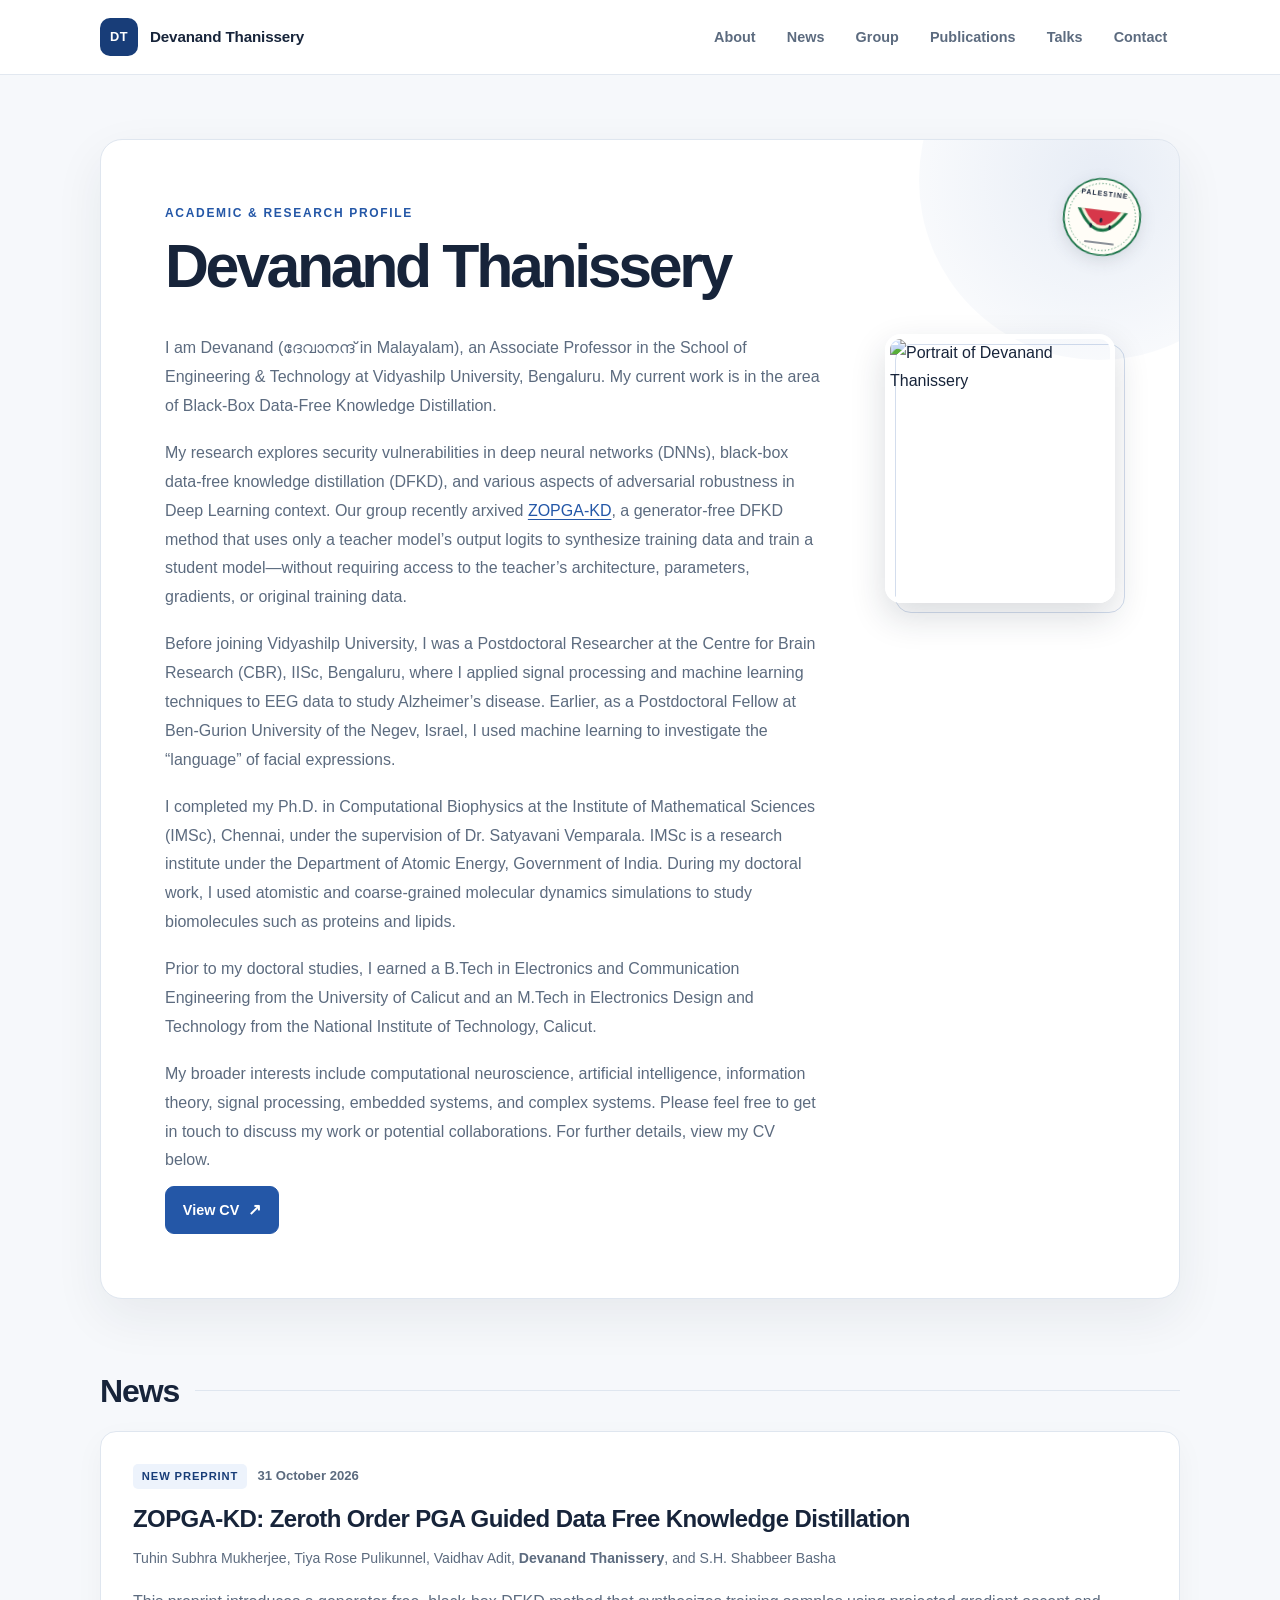
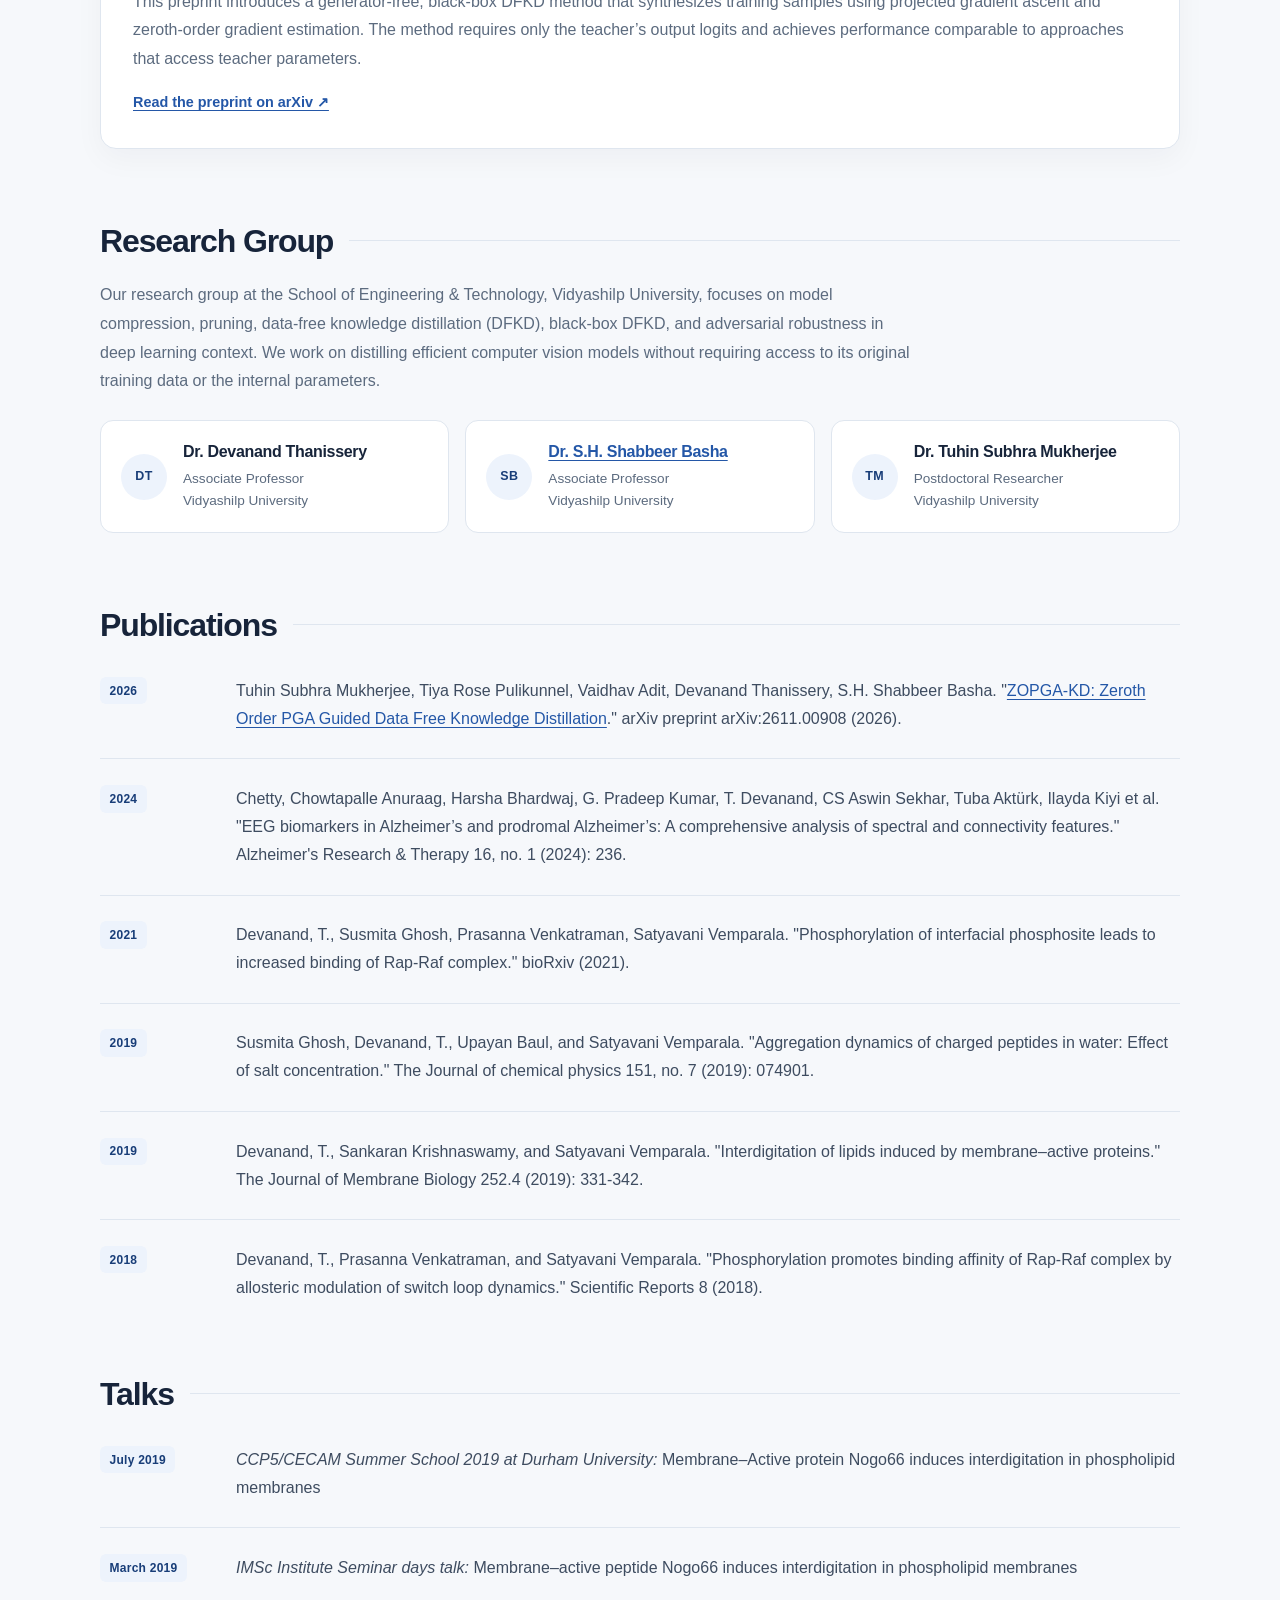
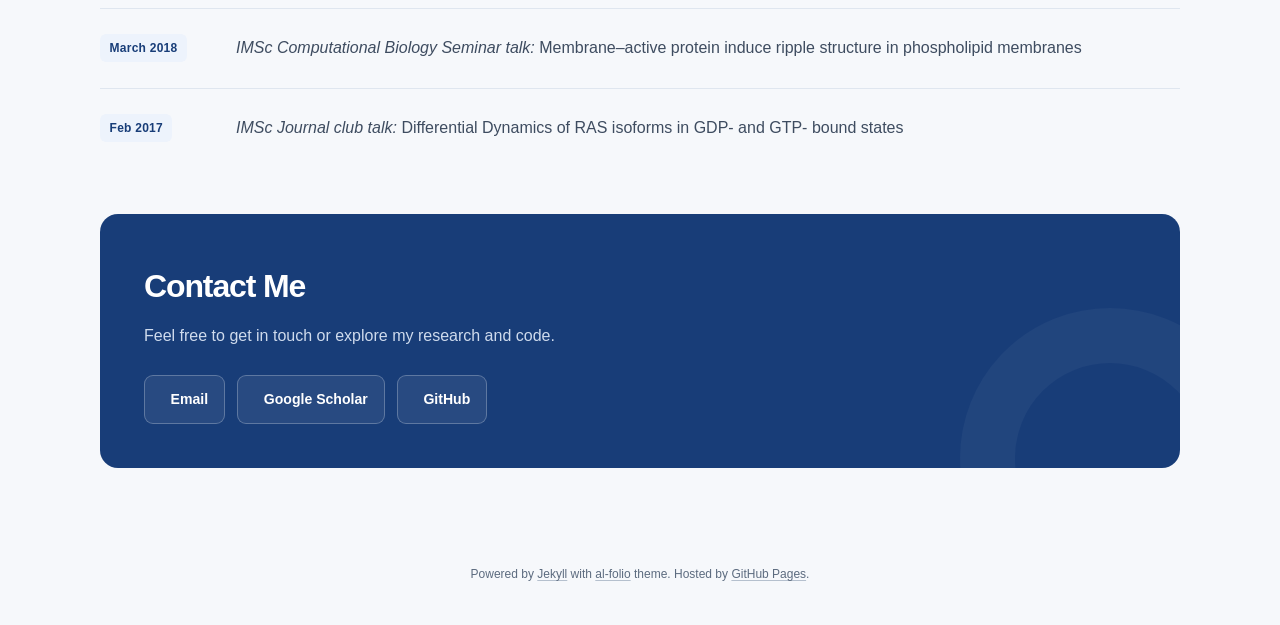
==== commit 720a6291: "Add Palestine watermelon stamp" ====
--- a/index.html
+++ b/index.html
@@ -45,6 +45,9 @@
   <main class="page-content" id="main-content">
     <div class="wrapper">
       <section class="hero" id="about" aria-labelledby="about-title">
+        <div class="palestine-stamp">
+          <img src="assets/img/palestine-watermelon.svg" width="120" height="120" alt="Watermelon stamp in solidarity with Palestine">
+        </div>
         <header class="post-header">
           <p class="eyebrow">Academic &amp; Research Profile</p>
           <h1 class="post-title" id="about-title"><strong>Devanand Thanissery</strong></h1>
--- a/assets/css/modern.css
+++ b/assets/css/modern.css
@@ -202,6 +202,27 @@
   background: radial-gradient(circle, rgba(36, 87, 167, 0.11), rgba(36, 87, 167, 0));
   content: "";
   pointer-events: none;
+}
+
+.palestine-stamp {
+  position: absolute;
+  top: clamp(1.35rem, 3vw, 2.25rem);
+  right: clamp(1.35rem, 3vw, 2.25rem);
+  z-index: 2;
+  width: clamp(60px, 8vw, 82px);
+  height: clamp(60px, 8vw, 82px);
+  filter: drop-shadow(0 5px 8px rgba(23, 36, 58, 0.12));
+  transform: rotate(7deg);
+  pointer-events: none;
+}
+
+.palestine-stamp img {
+  width: 100%;
+  height: 100%;
+}
+
+.post-header {
+  padding-right: clamp(3.75rem, 8vw, 5.5rem);
 }
 
 .eyebrow {
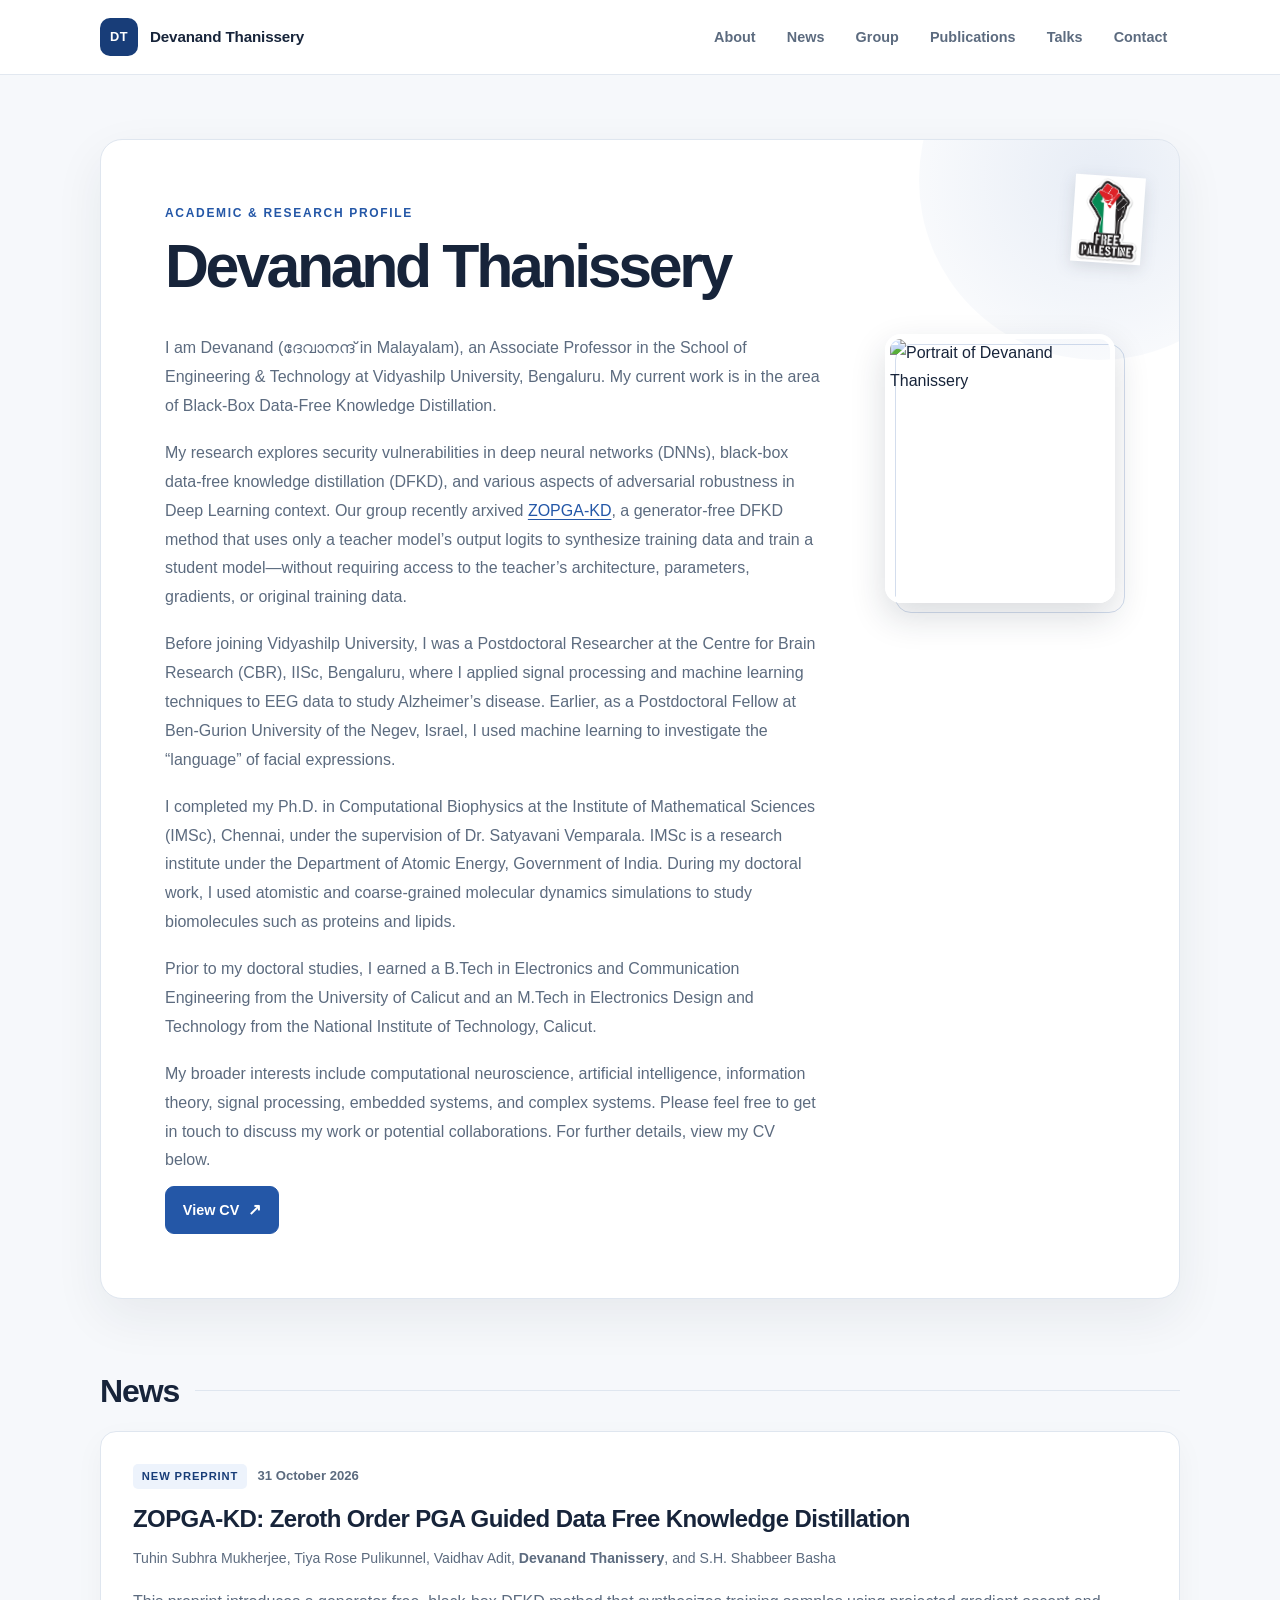
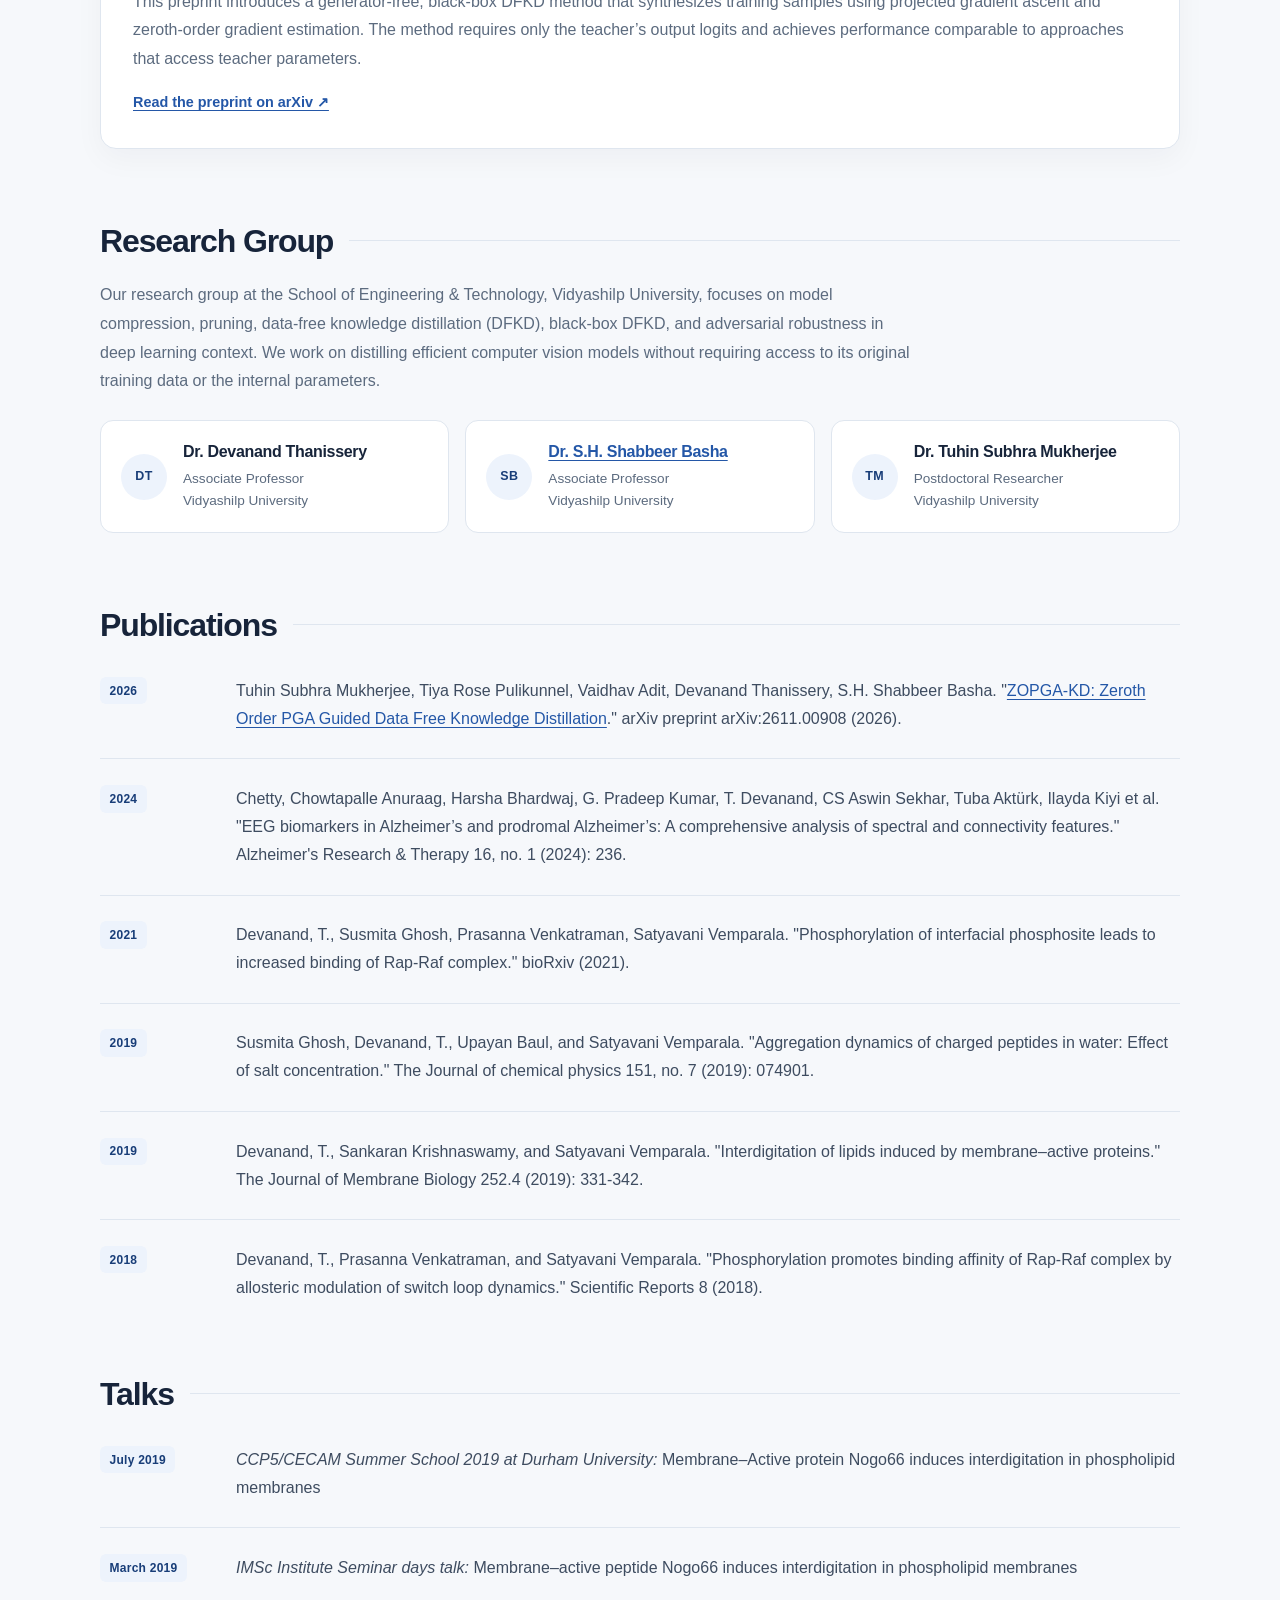
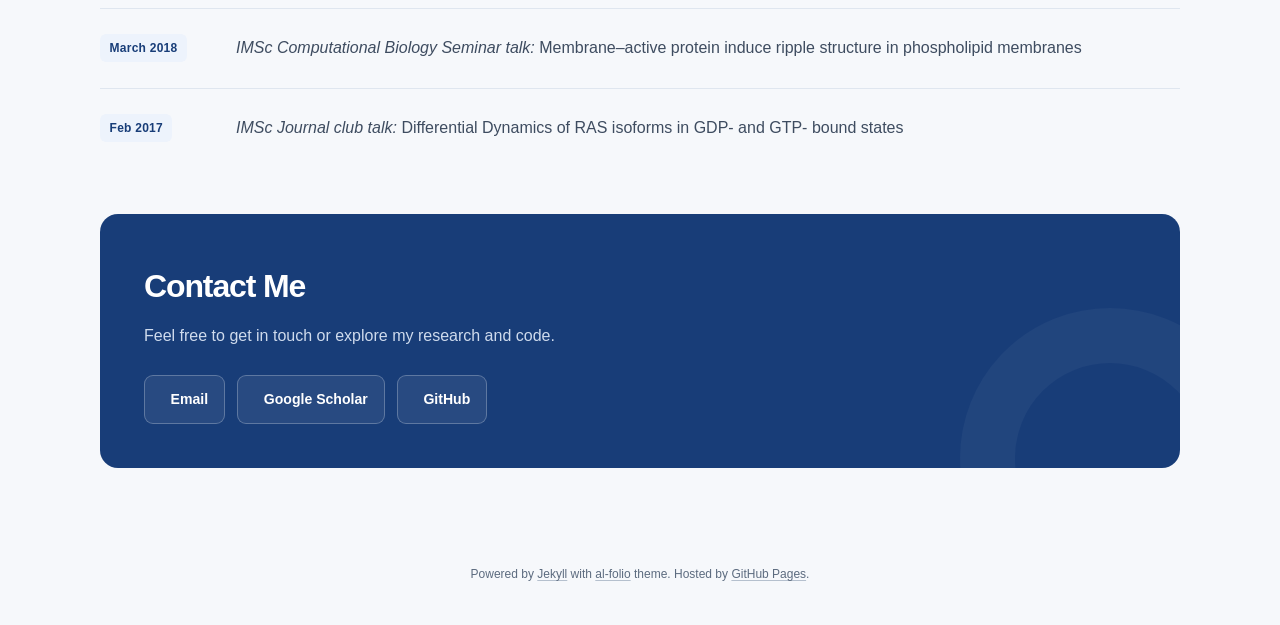
==== commit 81e26c15: "Use Free Palestine fist graphic" ====
--- a/index.html
+++ b/index.html
@@ -46,7 +46,7 @@
     <div class="wrapper">
       <section class="hero" id="about" aria-labelledby="about-title">
         <div class="palestine-stamp">
-          <img src="assets/img/palestine-watermelon.svg" width="120" height="120" alt="Watermelon stamp in solidarity with Palestine">
+          <img src="assets/img/image.png" width="235" height="293" alt="Free Palestine — raised fist in Palestinian flag colors">
         </div>
         <header class="post-header">
           <p class="eyebrow">Academic &amp; Research Profile</p>
--- a/assets/css/modern.css
+++ b/assets/css/modern.css
@@ -209,16 +209,15 @@
   top: clamp(1.35rem, 3vw, 2.25rem);
   right: clamp(1.35rem, 3vw, 2.25rem);
   z-index: 2;
-  width: clamp(60px, 8vw, 82px);
-  height: clamp(60px, 8vw, 82px);
+  width: clamp(54px, 6vw, 70px);
   filter: drop-shadow(0 5px 8px rgba(23, 36, 58, 0.12));
-  transform: rotate(7deg);
+  transform: rotate(4deg);
   pointer-events: none;
 }
 
 .palestine-stamp img {
   width: 100%;
-  height: 100%;
+  height: auto;
 }
 
 .post-header {
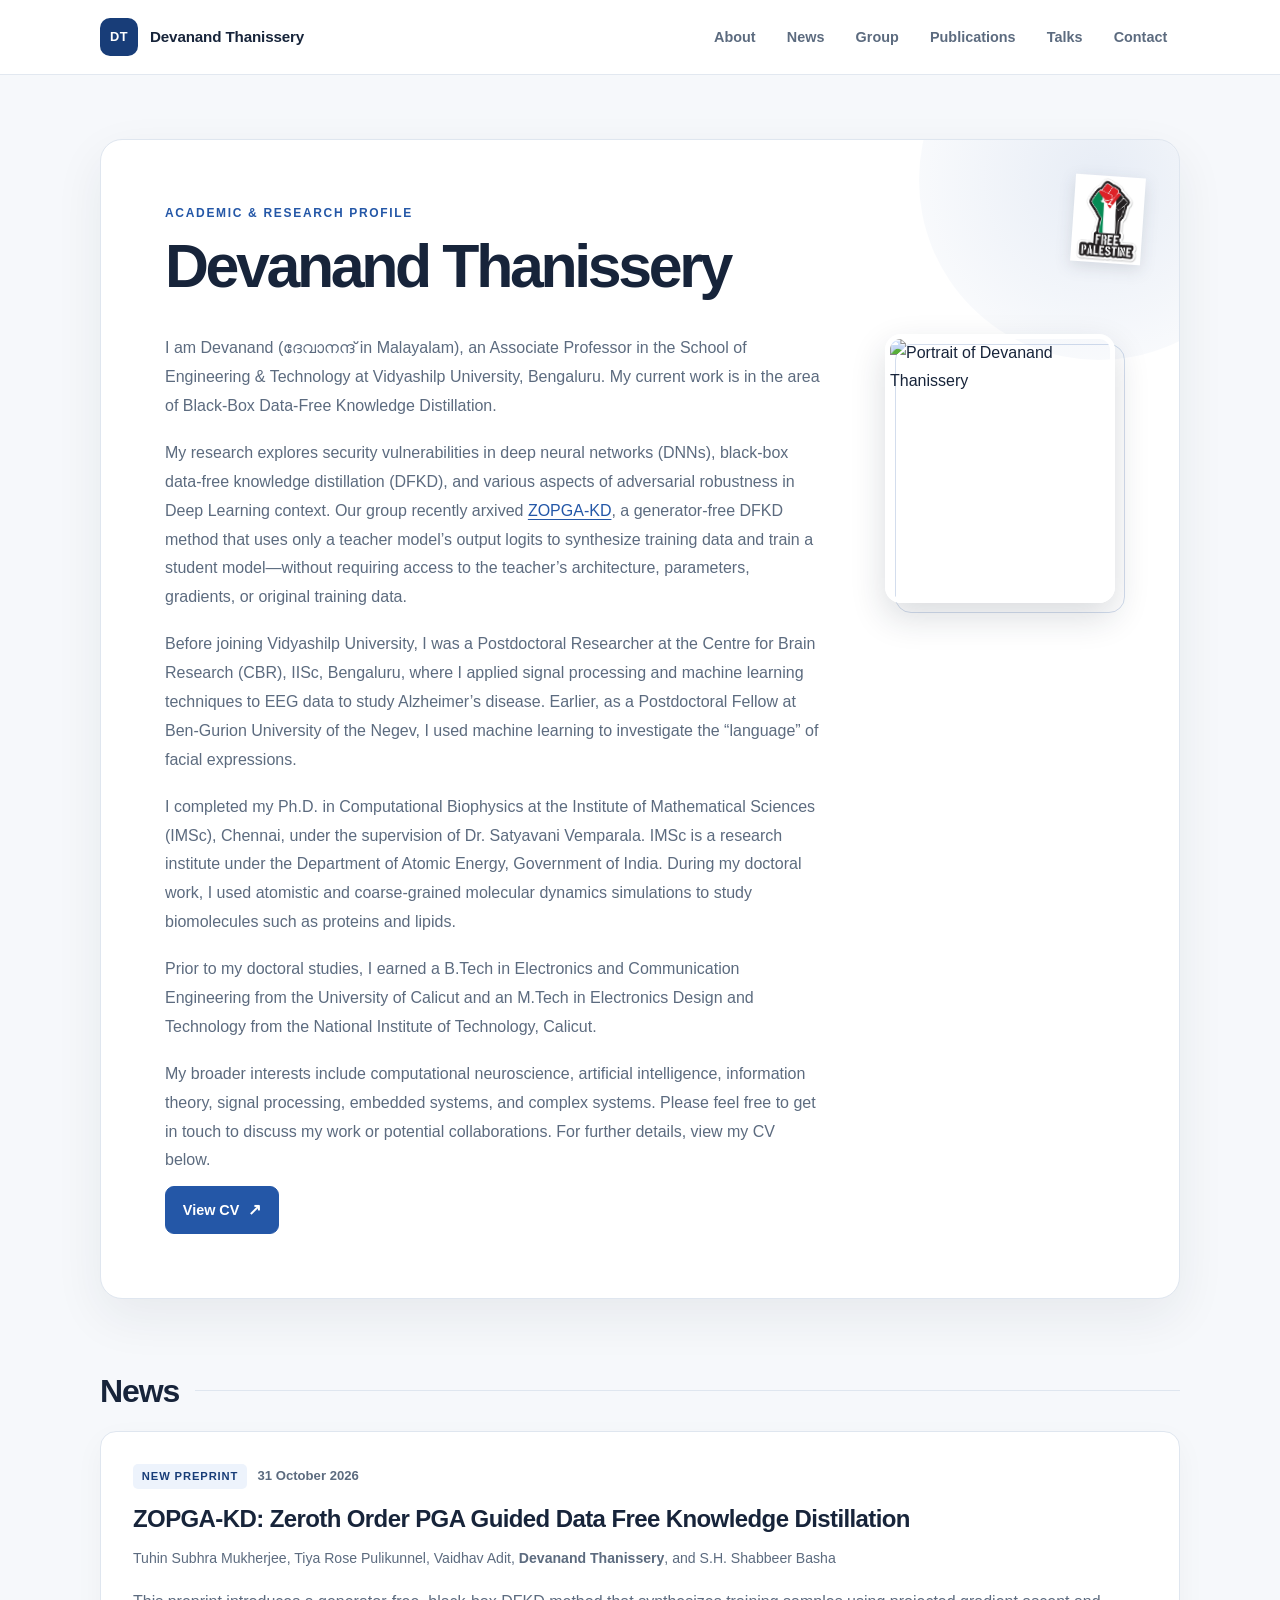
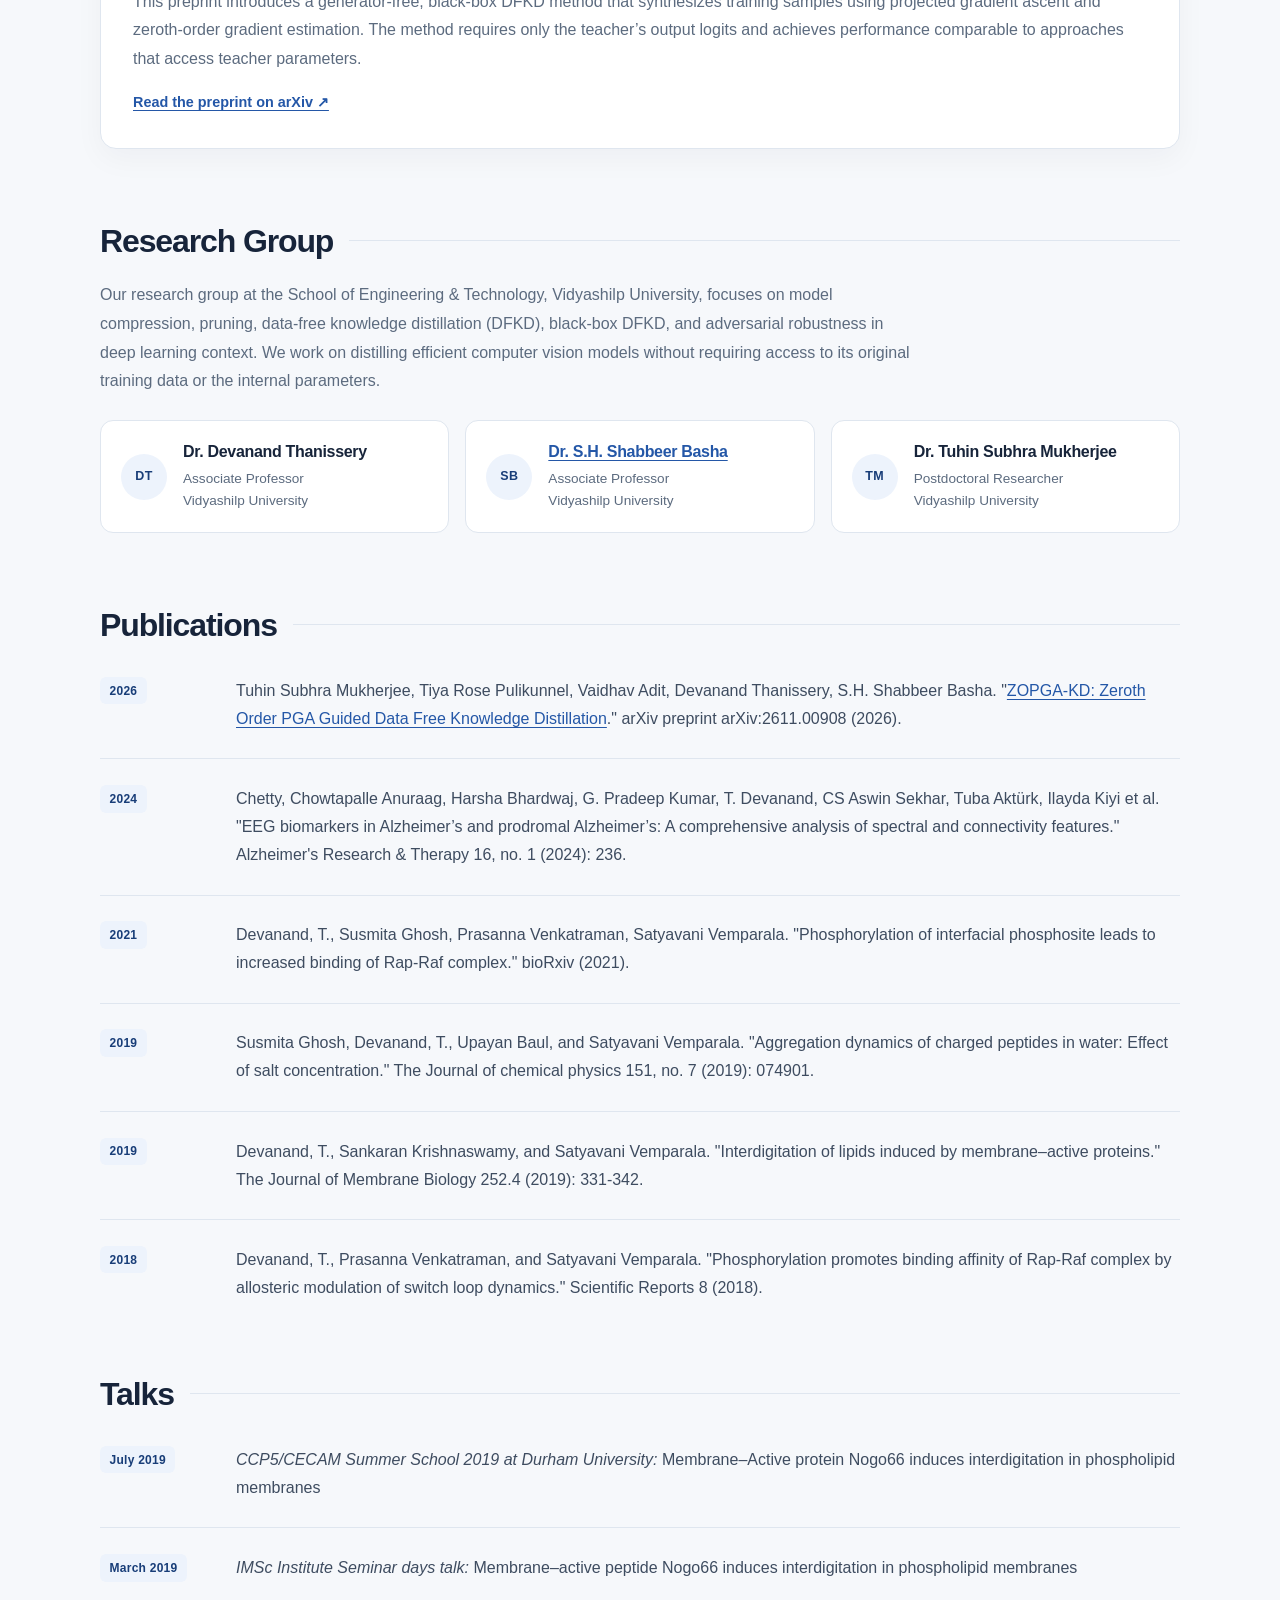
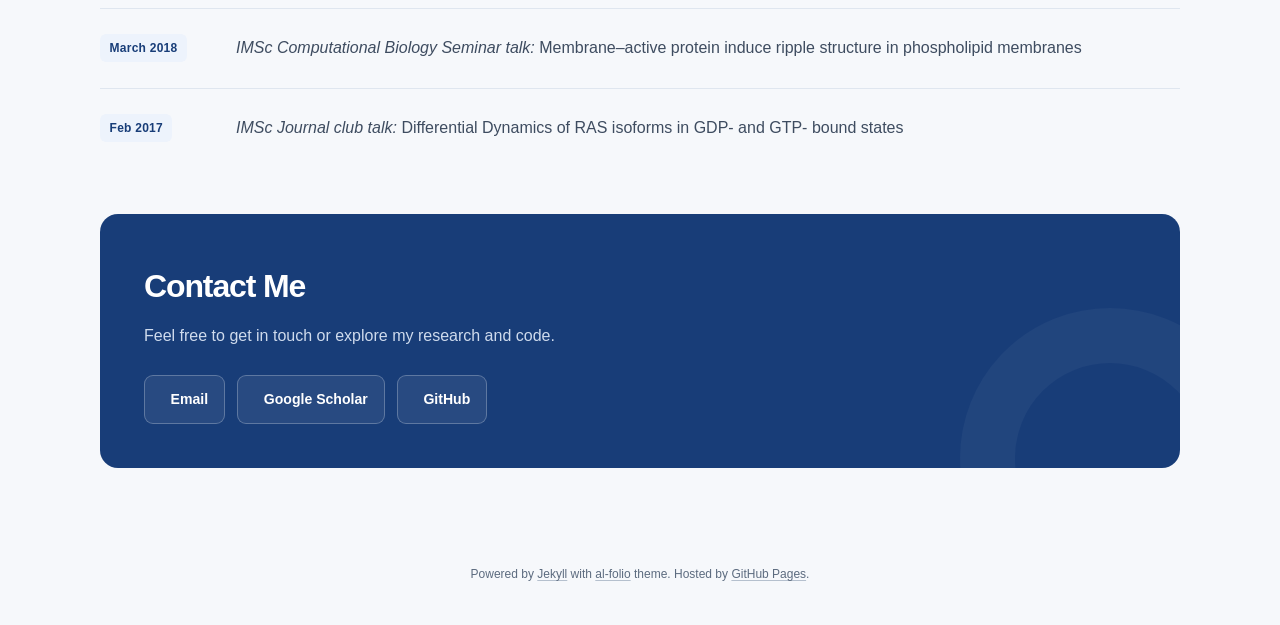
==== commit 305107fe: "Update index.html" ====
--- a/index.html
+++ b/index.html
@@ -72,7 +72,7 @@
               Before joining Vidyashilp University, I was a Postdoctoral Researcher at the Centre for Brain
               Research (CBR), IISc, Bengaluru, where I applied signal processing and machine learning techniques
               to EEG data to study Alzheimer’s disease. Earlier, as a Postdoctoral Fellow at Ben-Gurion University
-              of the Negev, Israel, I used machine learning to investigate the “language” of facial expressions.
+              of the Negev, I used machine learning to investigate the “language” of facial expressions.
             </p>
 
             <p>
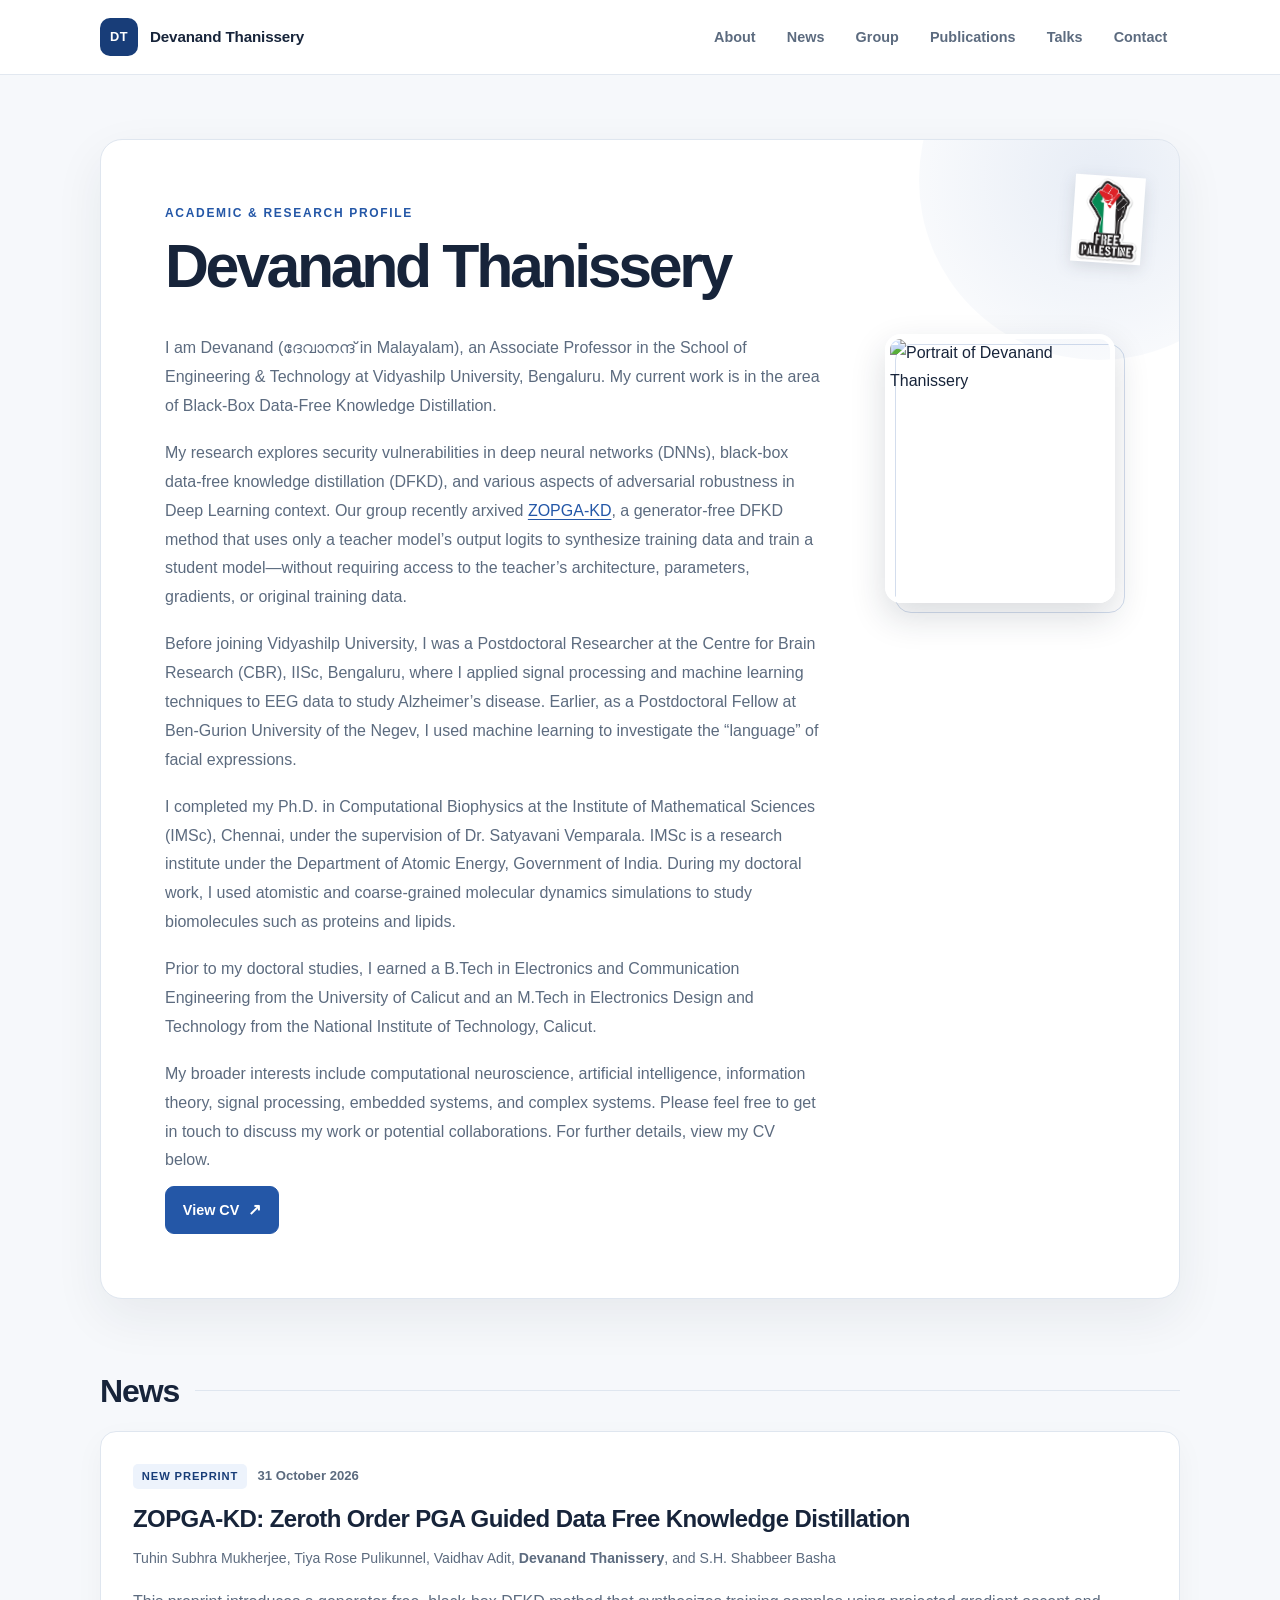
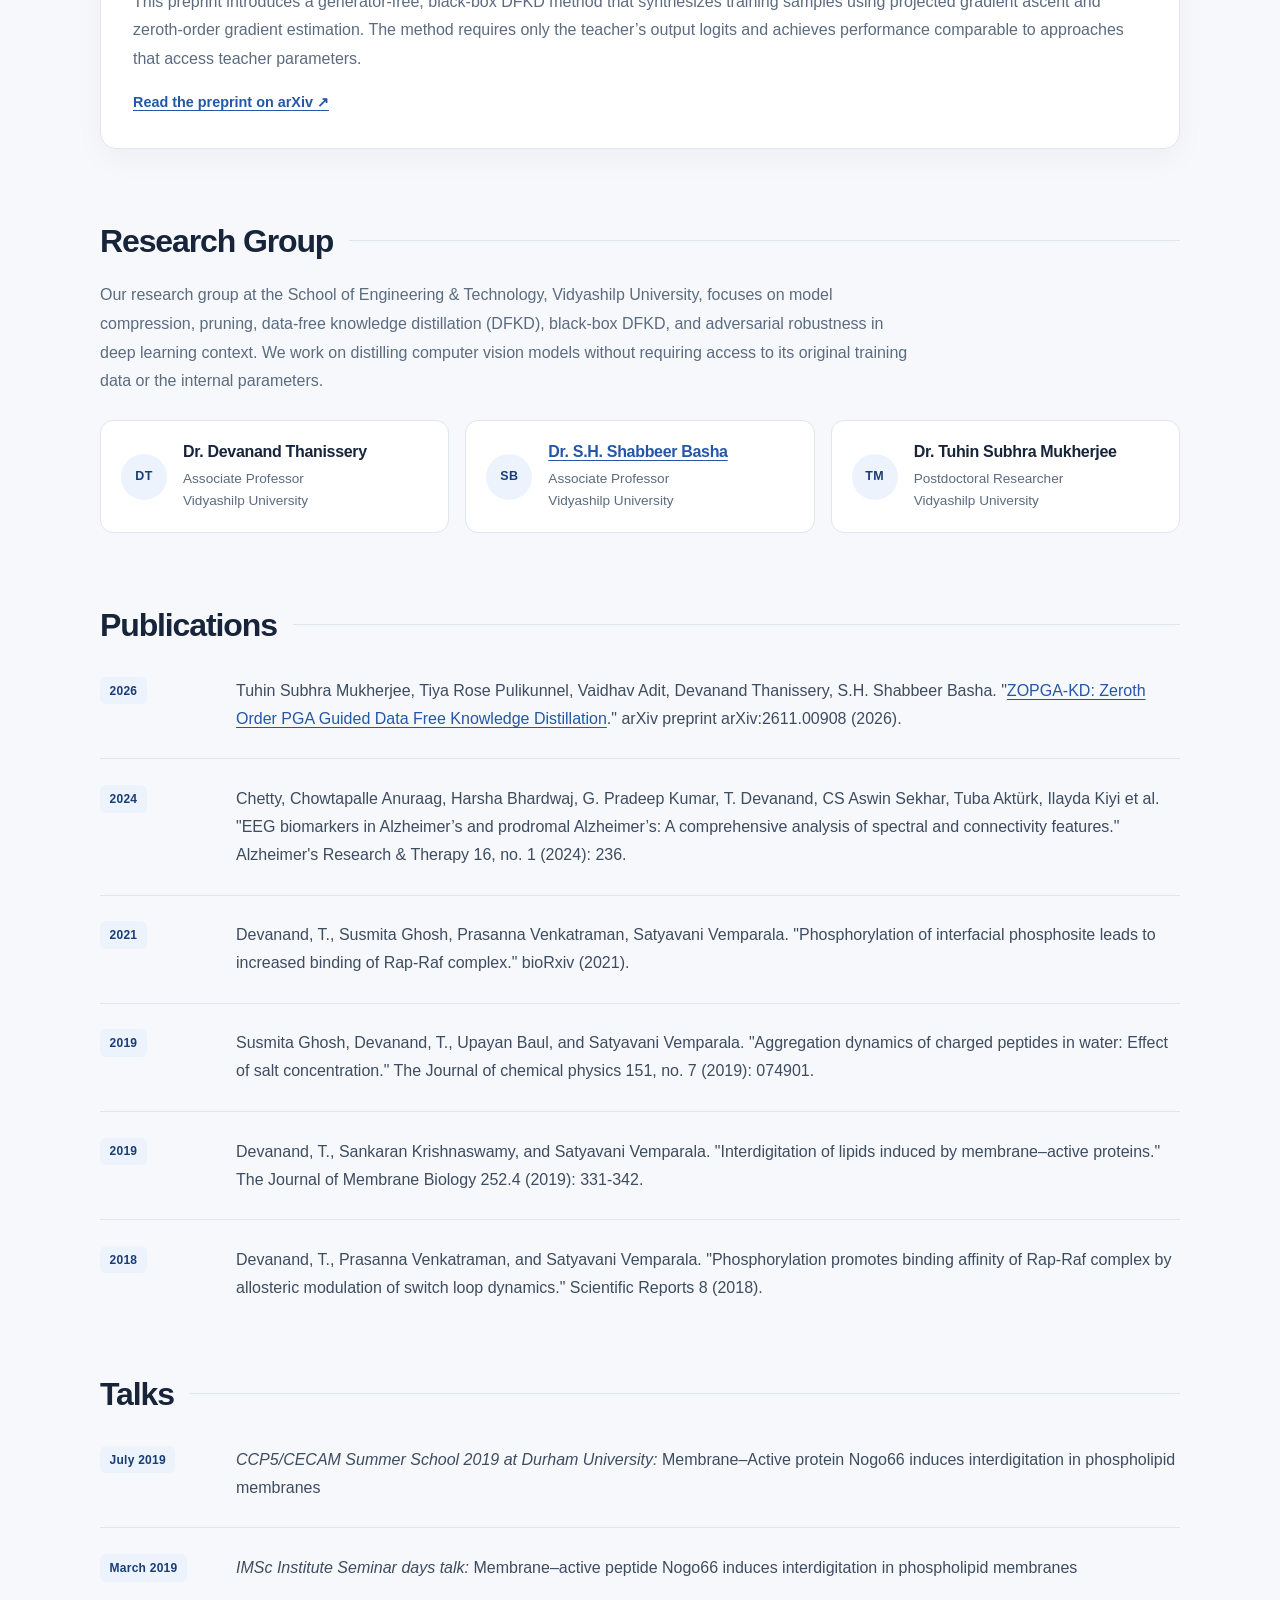
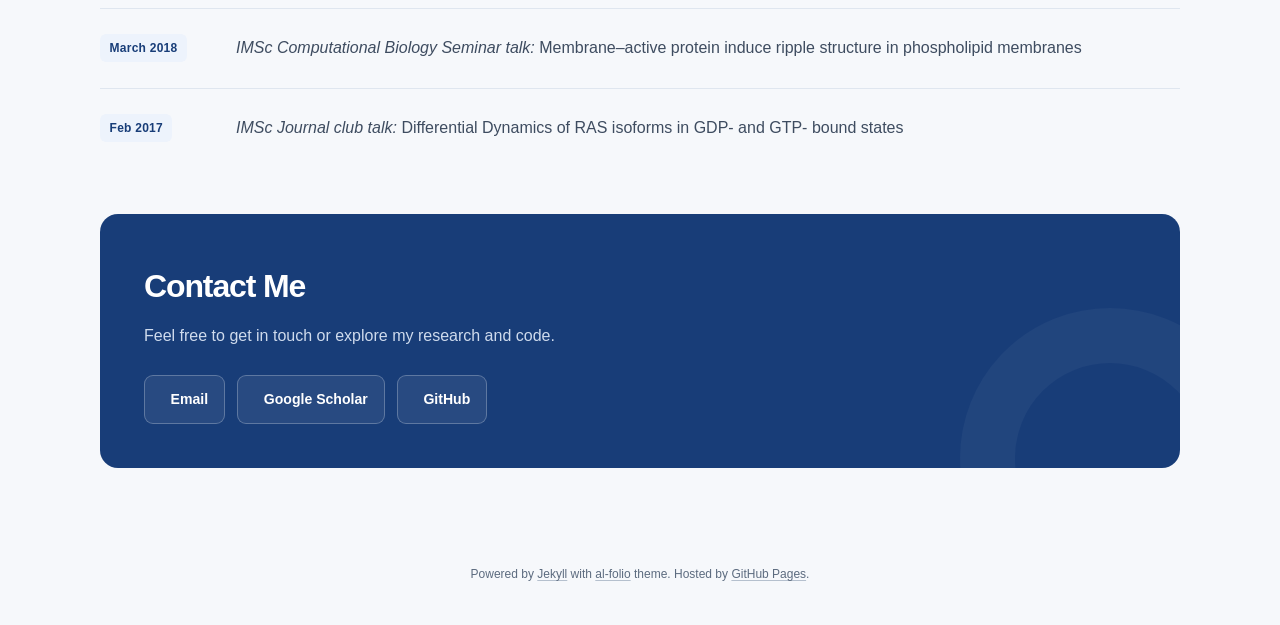
==== commit 5d6c98d4: "Update index.html" ====
--- a/index.html
+++ b/index.html
@@ -134,7 +134,7 @@
         <div class="group-intro">
           <p>
             Our research group at the School of Engineering &amp; Technology, Vidyashilp University, focuses on model compression, pruning, data-free knowledge distillation (DFKD), black-box DFKD, and adversarial robustness in
-            deep learning context. We work on distilling efficient computer vision models without requiring access to its original
+            deep learning context. We work on distilling computer vision models without requiring access to its original
             training data or the internal parameters.
           </p>
         </div>
